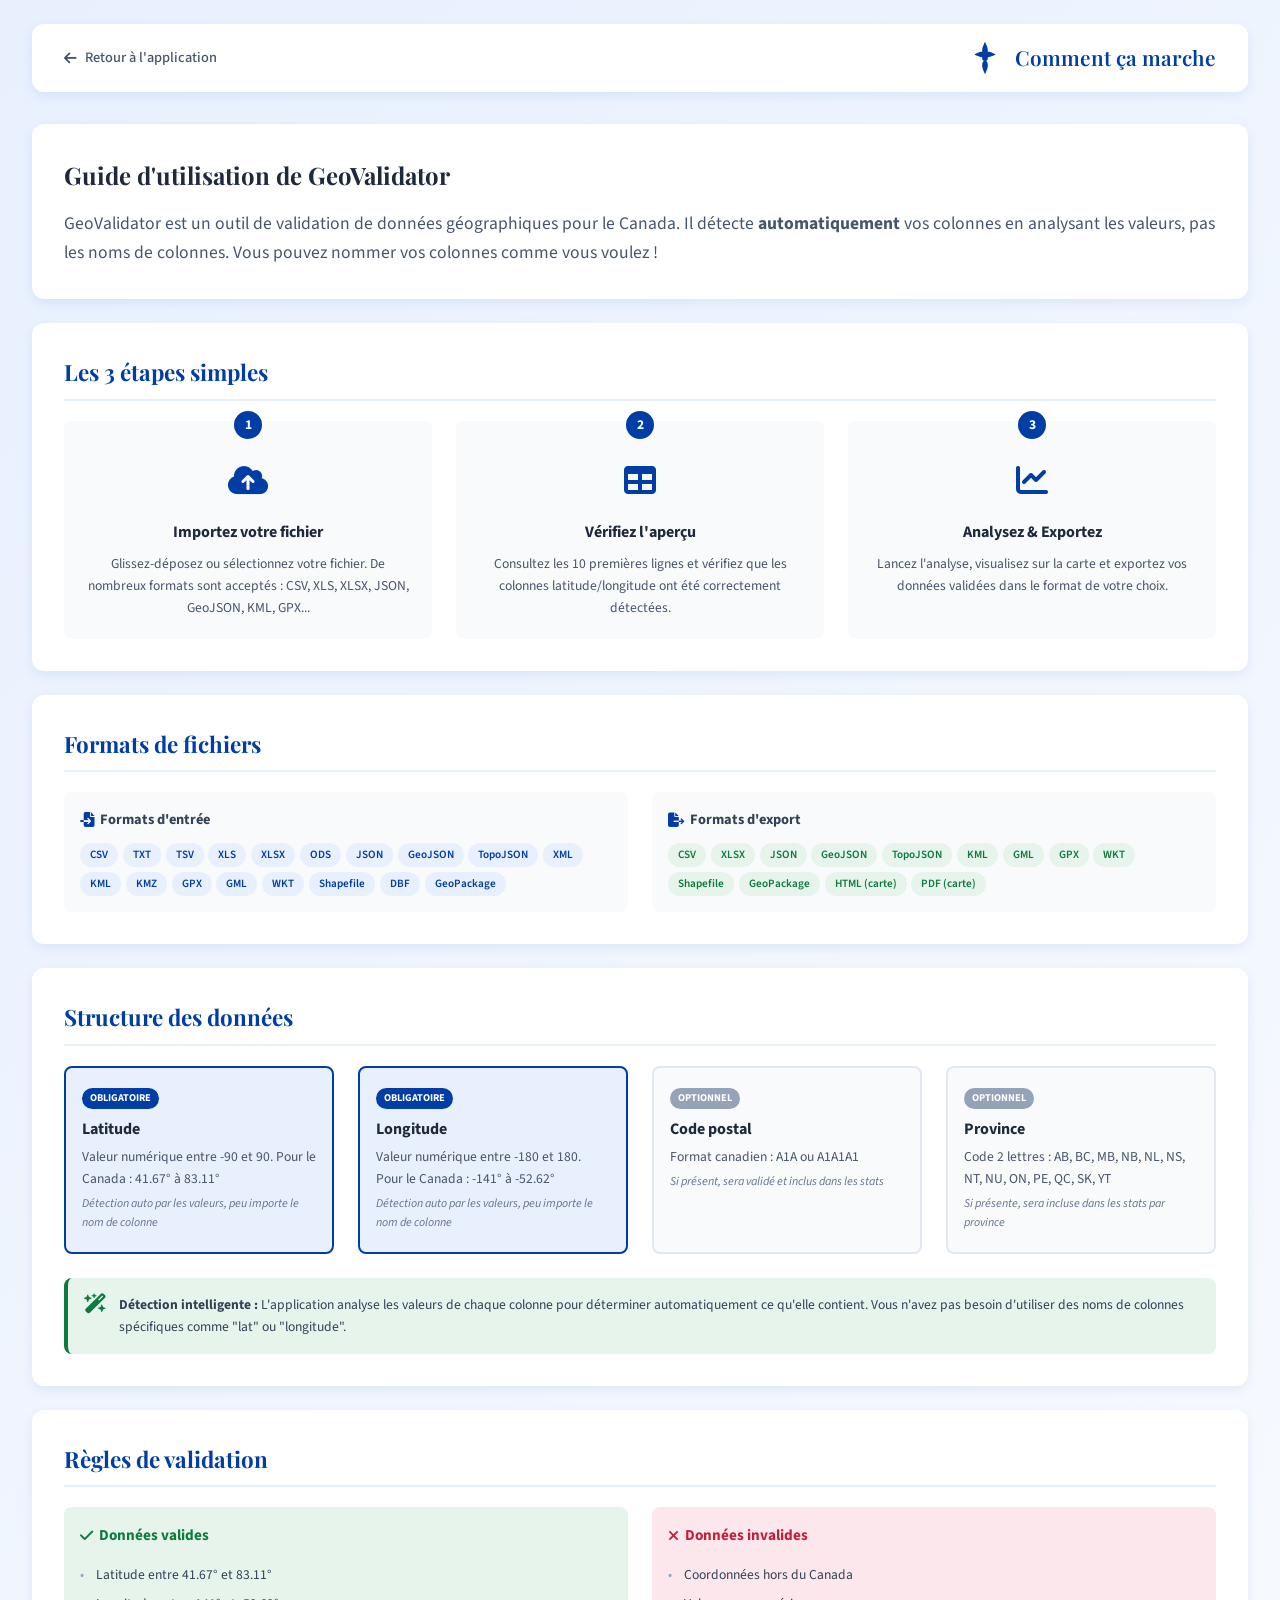
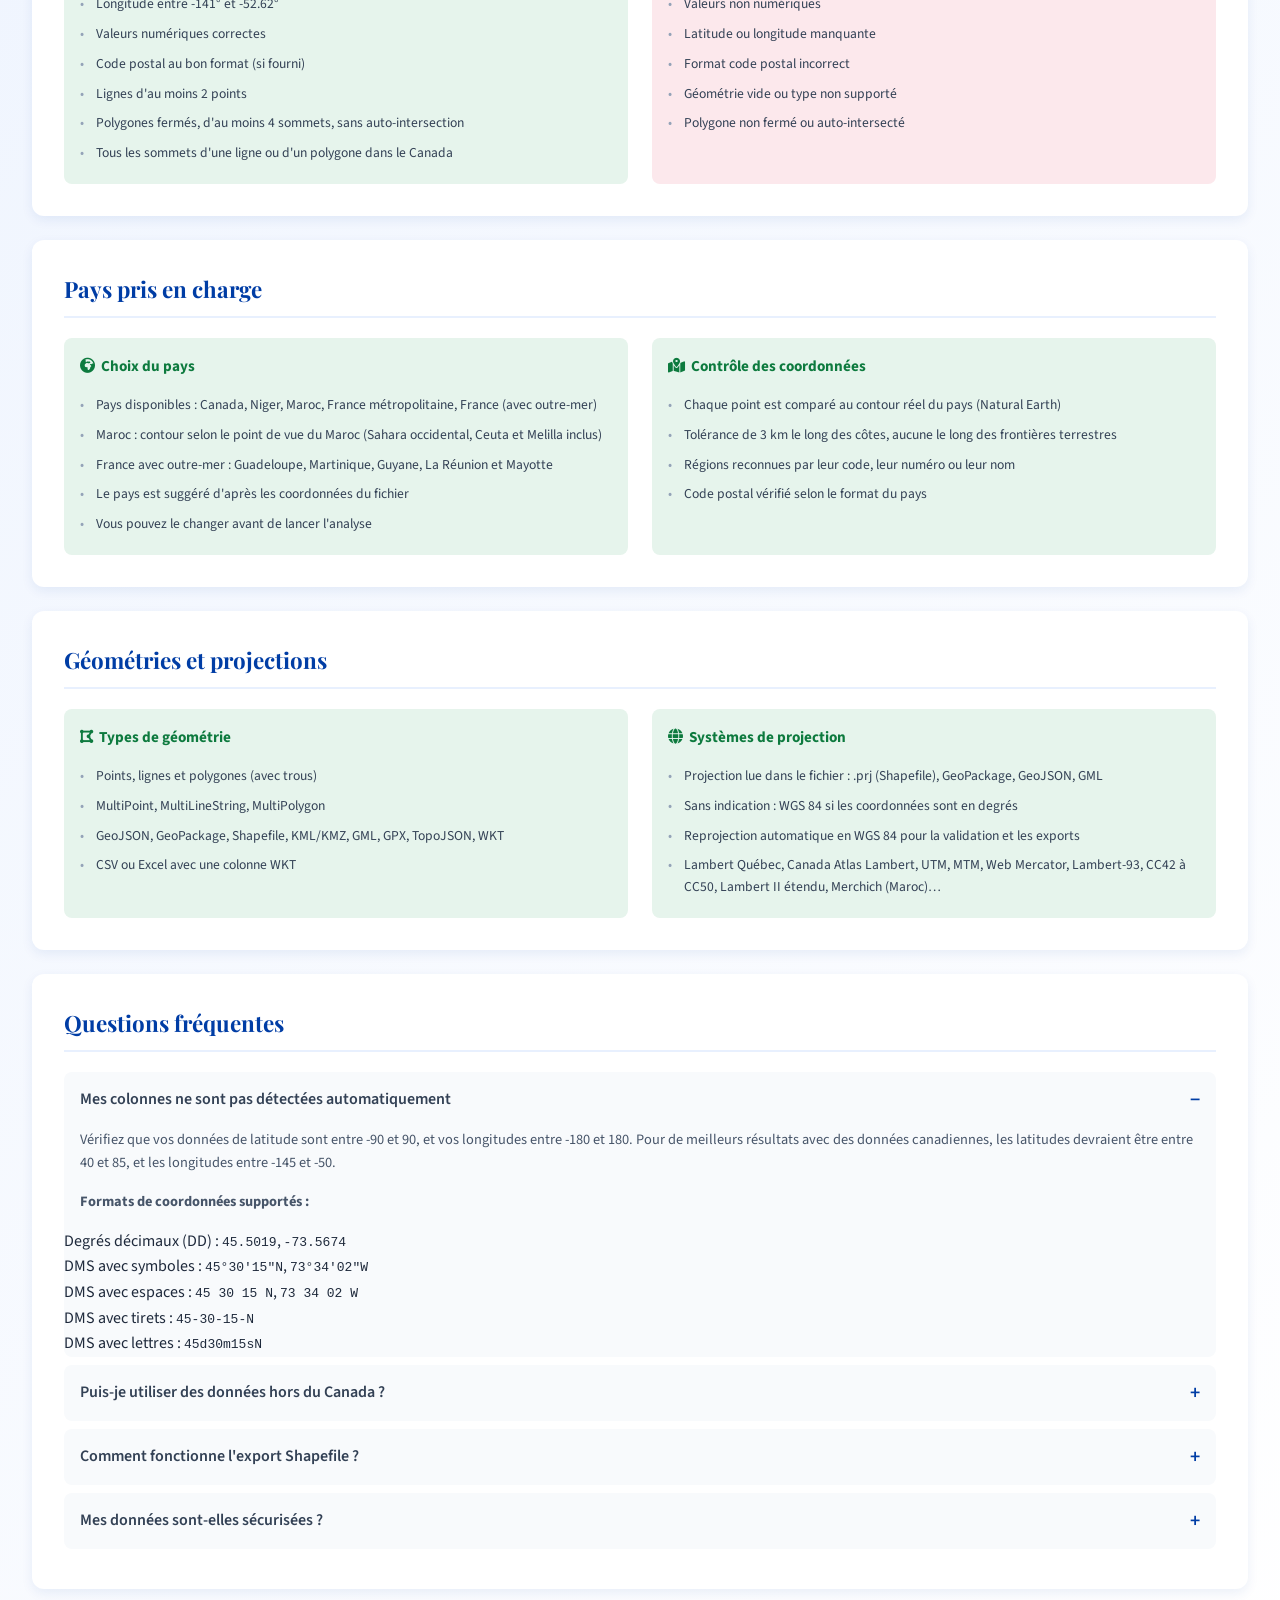
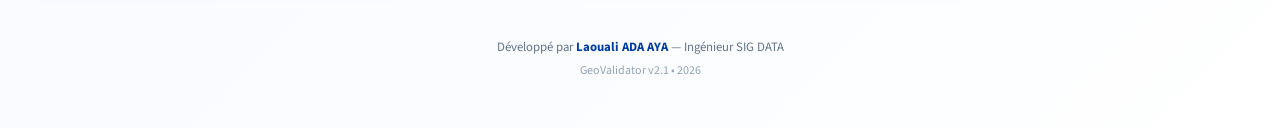
==== pages/aide.html @ c74e6034 "v2.1 - Maroc, France métropolitaine et avec outre-mer" ====
<!DOCTYPE html>
<html lang="fr">
<head>
    <meta charset="UTF-8">
    <meta name="viewport" content="width=device-width, initial-scale=1.0">
    <title>Comment ça marche | GeoValidator Québec</title>
    <link rel="preconnect" href="https://fonts.googleapis.com">
    <link rel="preconnect" href="https://fonts.gstatic.com" crossorigin>
    <link href="https://fonts.googleapis.com/css2?family=Playfair+Display:wght@400;600;700&family=Source+Sans+3:wght@300;400;500;600&display=swap" rel="stylesheet">
    <link rel="stylesheet" href="https://cdnjs.cloudflare.com/ajax/libs/font-awesome/6.5.1/css/all.min.css" />
    <link rel="stylesheet" href="../css/aide.css?v=2.1.0">
</head>
<body>
    <div class="container">
        <!-- Header -->
        <header class="header">
            <a href="../index.html" class="back-btn">
                <i class="fa-solid fa-arrow-left"></i> Retour à l'application
            </a>
            <div class="header-title">
                <svg class="fleur-icon" viewBox="0 0 100 100" fill="currentColor">
                    <path d="M50 5c-3 8-8 15-8 25 0 8 4 12 8 15 4-3 8-7 8-15 0-10-5-17-8-25zm-30 35c8 3 15 8 25 8 8 0 12-4 15-8-3-4-7-8-15-8-10 0-17 5-25 8zm60 0c-8-3-15-8-25-8-8 0-12 4-15 8 3 4 7 8 15 8 10 0 17-5 25-8zM50 95c3-8 8-15 8-25 0-8-4-12-8-15-4 3-8 7-8 15 0 10 5 17 8 25z"/>
                    <circle cx="50" cy="50" r="8"/>
                </svg>
                <span>Comment ça marche</span>
            </div>
        </header>

        <!-- Introduction -->
        <section class="intro">
            <h1>Guide d'utilisation de GeoValidator</h1>
            <p>GeoValidator est un outil de validation de données géographiques pour le Canada. 
            Il détecte <strong>automatiquement</strong> vos colonnes en analysant les valeurs, 
            pas les noms de colonnes. Vous pouvez nommer vos colonnes comme vous voulez !</p>
        </section>

        <!-- Les 3 étapes -->
        <section class="steps">
            <h2>Les 3 étapes simples</h2>
            <div class="cards-row">
                <div class="card">
                    <div class="card-number">1</div>
                    <div class="card-icon"><i class="fa-solid fa-cloud-arrow-up"></i></div>
                    <h3>Importez votre fichier</h3>
                    <p>Glissez-déposez ou sélectionnez votre fichier. De nombreux formats sont acceptés : CSV, XLS, XLSX, JSON, GeoJSON, KML, GPX...</p>
                </div>
                <div class="card">
                    <div class="card-number">2</div>
                    <div class="card-icon"><i class="fa-solid fa-table"></i></div>
                    <h3>Vérifiez l'aperçu</h3>
                    <p>Consultez les 10 premières lignes et vérifiez que les colonnes latitude/longitude ont été correctement détectées.</p>
                </div>
                <div class="card">
                    <div class="card-number">3</div>
                    <div class="card-icon"><i class="fa-solid fa-chart-line"></i></div>
                    <h3>Analysez & Exportez</h3>
                    <p>Lancez l'analyse, visualisez sur la carte et exportez vos données validées dans le format de votre choix.</p>
                </div>
            </div>
        </section>

        <!-- Formats supportés -->
        <section class="formats">
            <h2>Formats de fichiers</h2>
            <div class="formats-grid">
                <div class="format-box">
                    <h3><i class="fa-solid fa-file-import"></i> Formats d'entrée</h3>
                    <div class="format-tags">
                        <span>CSV</span><span>TXT</span><span>TSV</span>
                        <span>XLS</span><span>XLSX</span><span>ODS</span>
                        <span>JSON</span><span>GeoJSON</span><span>TopoJSON</span>
                        <span>XML</span><span>KML</span><span>KMZ</span>
                        <span>GPX</span><span>GML</span><span>WKT</span>
                        <span>Shapefile</span><span>DBF</span><span>GeoPackage</span>
                    </div>
                </div>
                <div class="format-box">
                    <h3><i class="fa-solid fa-file-export"></i> Formats d'export</h3>
                    <div class="format-tags export">
                        <span>CSV</span><span>XLSX</span><span>JSON</span>
                        <span>GeoJSON</span><span>TopoJSON</span><span>KML</span>
                        <span>GML</span><span>GPX</span><span>WKT</span>
                        <span>Shapefile</span><span>GeoPackage</span>
                        <span>HTML (carte)</span><span>PDF (carte)</span>
                    </div>
                </div>
            </div>
        </section>

        <!-- Colonnes -->
        <section class="columns">
            <h2>Structure des données</h2>
            <div class="columns-grid">
                <div class="column-box required">
                    <span class="badge required">Obligatoire</span>
                    <h3>Latitude</h3>
                    <p>Valeur numérique entre -90 et 90. Pour le Canada : 41.67° à 83.11°</p>
                    <p class="hint">Détection auto par les valeurs, peu importe le nom de colonne</p>
                </div>
                <div class="column-box required">
                    <span class="badge required">Obligatoire</span>
                    <h3>Longitude</h3>
                    <p>Valeur numérique entre -180 et 180. Pour le Canada : -141° à -52.62°</p>
                    <p class="hint">Détection auto par les valeurs, peu importe le nom de colonne</p>
                </div>
                <div class="column-box optional">
                    <span class="badge optional">Optionnel</span>
                    <h3>Code postal</h3>
                    <p>Format canadien : A1A ou A1A1A1</p>
                    <p class="hint">Si présent, sera validé et inclus dans les stats</p>
                </div>
                <div class="column-box optional">
                    <span class="badge optional">Optionnel</span>
                    <h3>Province</h3>
                    <p>Code 2 lettres : AB, BC, MB, NB, NL, NS, NT, NU, ON, PE, QC, SK, YT</p>
                    <p class="hint">Si présente, sera incluse dans les stats par province</p>
                </div>
            </div>
            
            <div class="info-box">
                <i class="fa-solid fa-wand-magic-sparkles"></i>
                <div>
                    <strong>Détection intelligente :</strong> L'application analyse les valeurs de chaque colonne 
                    pour déterminer automatiquement ce qu'elle contient. Vous n'avez pas besoin d'utiliser 
                    des noms de colonnes spécifiques comme "lat" ou "longitude".
                </div>
            </div>
        </section>

        <!-- Règles de validation -->
        <section class="validation">
            <h2>Règles de validation</h2>
            <div class="validation-grid">
                <div class="validation-box valid">
                    <h3><i class="fa-solid fa-check"></i> Données valides</h3>
                    <ul>
                        <li>Latitude entre 41.67° et 83.11°</li>
                        <li>Longitude entre -141° et -52.62°</li>
                        <li>Valeurs numériques correctes</li>
                        <li>Code postal au bon format (si fourni)</li>
                        <li>Lignes d'au moins 2 points</li>
                        <li>Polygones fermés, d'au moins 4 sommets, sans auto-intersection</li>
                        <li>Tous les sommets d'une ligne ou d'un polygone dans le Canada</li>
                    </ul>
                </div>
                <div class="validation-box invalid">
                    <h3><i class="fa-solid fa-xmark"></i> Données invalides</h3>
                    <ul>
                        <li>Coordonnées hors du Canada</li>
                        <li>Valeurs non numériques</li>
                        <li>Latitude ou longitude manquante</li>
                        <li>Format code postal incorrect</li>
                        <li>Géométrie vide ou type non supporté</li>
                        <li>Polygone non fermé ou auto-intersecté</li>
                    </ul>
                </div>
            </div>
        </section>

        <!-- Pays pris en charge (v2.0) -->
        <section class="validation">
            <h2>Pays pris en charge</h2>
            <div class="validation-grid">
                <div class="validation-box valid">
                    <h3><i class="fa-solid fa-earth-africa"></i> Choix du pays</h3>
                    <ul>
                        <li>Pays disponibles : Canada, Niger, Maroc, France métropolitaine, France (avec outre-mer)</li>
                        <li>Maroc : contour selon le point de vue du Maroc (Sahara occidental, Ceuta et Melilla inclus)</li>
                        <li>France avec outre-mer : Guadeloupe, Martinique, Guyane, La Réunion et Mayotte</li>
                        <li>Le pays est suggéré d'après les coordonnées du fichier</li>
                        <li>Vous pouvez le changer avant de lancer l'analyse</li>
                    </ul>
                </div>
                <div class="validation-box valid">
                    <h3><i class="fa-solid fa-map-location-dot"></i> Contrôle des coordonnées</h3>
                    <ul>
                        <li>Chaque point est comparé au contour réel du pays (Natural Earth)</li>
                        <li>Tolérance de 3 km le long des côtes, aucune le long des frontières terrestres</li>
                        <li>Régions reconnues par leur code, leur numéro ou leur nom</li>
                        <li>Code postal vérifié selon le format du pays</li>
                    </ul>
                </div>
            </div>
        </section>

        <!-- Géométries et projections (v1.2) -->
        <section class="validation">
            <h2>Géométries et projections</h2>
            <div class="validation-grid">
                <div class="validation-box valid">
                    <h3><i class="fa-solid fa-draw-polygon"></i> Types de géométrie</h3>
                    <ul>
                        <li>Points, lignes et polygones (avec trous)</li>
                        <li>MultiPoint, MultiLineString, MultiPolygon</li>
                        <li>GeoJSON, GeoPackage, Shapefile, KML/KMZ, GML, GPX, TopoJSON, WKT</li>
                        <li>CSV ou Excel avec une colonne WKT</li>
                    </ul>
                </div>
                <div class="validation-box valid">
                    <h3><i class="fa-solid fa-globe"></i> Systèmes de projection</h3>
                    <ul>
                        <li>Projection lue dans le fichier : .prj (Shapefile), GeoPackage, GeoJSON, GML</li>
                        <li>Sans indication : WGS 84 si les coordonnées sont en degrés</li>
                        <li>Reprojection automatique en WGS 84 pour la validation et les exports</li>
                        <li>Lambert Québec, Canada Atlas Lambert, UTM, MTM, Web Mercator, Lambert-93, CC42 à CC50, Lambert II étendu, Merchich (Maroc)…</li>
                    </ul>
                </div>
            </div>
        </section>

        <!-- FAQ -->
        <section class="faq">
            <h2>Questions fréquentes</h2>
            <details>
                <summary>Mes colonnes ne sont pas détectées automatiquement</summary>
                <p>Vérifiez que vos données de latitude sont entre -90 et 90, et vos longitudes entre -180 et 180. Pour de meilleurs résultats avec des données canadiennes, les latitudes devraient être entre 40 et 85, et les longitudes entre -145 et -50.</p>
                <p><strong>Formats de coordonnées supportés :</strong></p>
                <ul>
                    <li>Degrés décimaux (DD) : <code>45.5019</code>, <code>-73.5674</code></li>
                    <li>DMS avec symboles : <code>45°30'15"N</code>, <code>73°34'02"W</code></li>
                    <li>DMS avec espaces : <code>45 30 15 N</code>, <code>73 34 02 W</code></li>
                    <li>DMS avec tirets : <code>45-30-15-N</code></li>
                    <li>DMS avec lettres : <code>45d30m15sN</code></li>
                </ul>
            </details>
            <details>
                <summary>Puis-je utiliser des données hors du Canada ?</summary>
                <p>Actuellement, l'application valide uniquement les coordonnées situées dans les limites géographiques du Canada. Les points hors de ces limites seront marqués comme invalides.</p>
            </details>
            <details>
                <summary>Comment fonctionne l'export Shapefile ?</summary>
                <p>L'export Shapefile génère un fichier ZIP contenant les 4 fichiers nécessaires : .shp (géométries), .shx (index), .dbf (attributs) et .prj (projection WGS84).</p>
            </details>
            <details>
                <summary>Mes données sont-elles sécurisées ?</summary>
                <p>Oui ! Toutes les opérations sont effectuées localement dans votre navigateur. Aucune donnée n'est envoyée vers un serveur externe.</p>
            </details>
        </section>

        <!-- Footer -->
        <footer class="footer">
            <p>Développé par <strong>Laouali ADA AYA</strong> — Ingénieur SIG DATA</p>
            <p class="version">GeoValidator v2.1 • 2026</p>
        </footer>
    </div>
    
    <!-- Bouton retour en haut -->
    <button class="btn-top" id="btnTop" title="Retour en haut">
        <i class="fa-solid fa-chevron-up"></i>
    </button>
    
    <script src="../js/aide.js?v=2.1.0"></script>
</body>
</html>
---- css/aide.css ----
/* Page d'aide - Styles */
:root {
    --blue: #003DA5;
    --blue-dark: #002B75;
    --blue-pale: #E8F0FE;
    --success: #0D7A3E;
    --success-light: #E6F4EC;
    --error: #C41E3A;
    --error-light: #FCE8EC;
    --gray-50: #F8FAFC;
    --gray-100: #F1F5F9;
    --gray-200: #E2E8F0;
    --gray-400: #94A3B8;
    --gray-500: #64748B;
    --gray-600: #475569;
    --gray-700: #334155;
    --gray-800: #1E293B;
    --font-display: 'Playfair Display', serif;
    --font-body: 'Source Sans 3', sans-serif;
}

*, *::before, *::after { box-sizing: border-box; margin: 0; padding: 0; }

body {
    font-family: var(--font-body);
    background: linear-gradient(135deg, var(--blue-pale) 0%, white 100%);
    color: var(--gray-800);
    line-height: 1.6;
    min-height: 100vh;
}

.container {
    max-width: 1400px;
    margin: 0 auto;
    padding: 1.5rem 2rem;
}

/* Header */
.header {
    display: flex;
    align-items: center;
    justify-content: space-between;
    background: white;
    padding: 1rem 2rem;
    border-radius: 0.75rem;
    box-shadow: 0 4px 12px rgba(0,61,165,0.08);
    margin-bottom: 2rem;
    flex-wrap: wrap;
    gap: 1rem;
}

.back-btn {
    display: flex;
    align-items: center;
    gap: 0.5rem;
    color: var(--gray-600);
    text-decoration: none;
    font-size: 0.9rem;
    font-weight: 500;
    transition: color 0.2s;
}
.back-btn:hover { color: var(--blue); }

.header-title {
    display: flex;
    align-items: center;
    gap: 0.75rem;
    font-family: var(--font-display);
    font-size: 1.3rem;
    font-weight: 600;
    color: var(--blue);
}

.fleur-icon { width: 36px; height: 36px; }

/* Sections */
section {
    background: white;
    border-radius: 0.75rem;
    box-shadow: 0 4px 12px rgba(0,61,165,0.08);
    padding: 2rem;
    margin-bottom: 1.5rem;
}

section h2 {
    font-family: var(--font-display);
    font-size: 1.4rem;
    color: var(--blue);
    margin-bottom: 1.25rem;
    padding-bottom: 0.5rem;
    border-bottom: 2px solid var(--blue-pale);
}

/* Intro */
.intro h1 {
    font-family: var(--font-display);
    font-size: 1.5rem;
    color: var(--gray-800);
    margin-bottom: 1rem;
}

.intro p {
    font-size: 1.1rem;
    color: var(--gray-600);
}

/* Cards étapes */
.cards-row {
    display: grid;
    grid-template-columns: repeat(3, 1fr);
    gap: 1.5rem;
}

@media (max-width: 900px) {
    .cards-row { grid-template-columns: repeat(2, 1fr); }
}

@media (max-width: 600px) {
    .cards-row { grid-template-columns: 1fr; }
}

.card {
    background: var(--gray-50);
    border-radius: 0.5rem;
    padding: 1.25rem;
    text-align: center;
    position: relative;
}

.card-number {
    position: absolute;
    top: -10px;
    left: 50%;
    transform: translateX(-50%);
    width: 28px;
    height: 28px;
    background: var(--blue);
    color: white;
    border-radius: 50%;
    display: flex;
    align-items: center;
    justify-content: center;
    font-weight: 700;
    font-size: 0.85rem;
}

.card-icon {
    font-size: 2rem;
    color: var(--blue);
    margin: 1rem 0 0.75rem;
}

.card h3 {
    font-size: 1rem;
    color: var(--gray-800);
    margin-bottom: 0.5rem;
}

.card p {
    font-size: 0.85rem;
    color: var(--gray-600);
}

/* Formats */
.formats-grid {
    display: grid;
    grid-template-columns: 1fr 1fr;
    gap: 1.5rem;
}

@media (max-width: 700px) {
    .formats-grid { grid-template-columns: 1fr; }
}

.format-box {
    background: var(--gray-50);
    border-radius: 0.5rem;
    padding: 1rem;
}

.format-box h3 {
    font-size: 0.9rem;
    color: var(--gray-700);
    margin-bottom: 0.75rem;
    display: flex;
    align-items: center;
    gap: 0.4rem;
}

.format-box h3 i { color: var(--blue); }

.format-tags {
    display: flex;
    flex-wrap: wrap;
    gap: 0.3rem;
}

.format-tags span {
    padding: 3px 10px;
    background: var(--blue-pale);
    color: var(--blue);
    border-radius: 100px;
    font-size: 0.7rem;
    font-weight: 600;
}

.format-tags.export span {
    background: var(--success-light);
    color: var(--success);
}

/* Colonnes */
.columns-grid {
    display: grid;
    grid-template-columns: repeat(4, 1fr);
    gap: 1.5rem;
    margin-bottom: 1.5rem;
}

@media (max-width: 1000px) {
    .columns-grid { grid-template-columns: repeat(2, 1fr); }
}

@media (max-width: 600px) {
    .columns-grid { grid-template-columns: 1fr; }
}

.column-box {
    padding: 1rem;
    border-radius: 0.5rem;
    border: 2px solid;
}

.column-box.required {
    background: var(--blue-pale);
    border-color: var(--blue);
}

.column-box.optional {
    background: var(--gray-50);
    border-color: var(--gray-200);
}

.badge {
    display: inline-block;
    padding: 2px 8px;
    border-radius: 100px;
    font-size: 0.65rem;
    font-weight: 700;
    text-transform: uppercase;
    margin-bottom: 0.5rem;
}

.badge.required { background: var(--blue); color: white; }
.badge.optional { background: var(--gray-400); color: white; }

.column-box h3 {
    font-size: 1rem;
    color: var(--gray-800);
    margin-bottom: 0.25rem;
}

.column-box p {
    font-size: 0.85rem;
    color: var(--gray-600);
    margin-bottom: 0.25rem;
}

.column-box .hint {
    font-size: 0.75rem;
    color: var(--gray-500);
    font-style: italic;
}

.info-box {
    display: flex;
    gap: 0.75rem;
    padding: 1rem;
    background: var(--success-light);
    border-radius: 0.5rem;
    border-left: 4px solid var(--success);
}

.info-box i {
    color: var(--success);
    font-size: 1.25rem;
    flex-shrink: 0;
}

.info-box div {
    font-size: 0.85rem;
    color: var(--gray-700);
}

/* Validation */
.validation-grid {
    display: grid;
    grid-template-columns: 1fr 1fr;
    gap: 1.5rem;
}

@media (max-width: 700px) {
    .validation-grid { grid-template-columns: 1fr; }
}

.validation-box {
    padding: 1rem;
    border-radius: 0.5rem;
}

.validation-box.valid { background: var(--success-light); }
.validation-box.invalid { background: var(--error-light); }

.validation-box h3 {
    font-size: 0.95rem;
    margin-bottom: 0.75rem;
    display: flex;
    align-items: center;
    gap: 0.4rem;
}

.validation-box.valid h3 { color: var(--success); }
.validation-box.invalid h3 { color: var(--error); }

.validation-box ul {
    list-style: none;
    font-size: 0.85rem;
    color: var(--gray-700);
}

.validation-box li {
    padding: 0.25rem 0 0.25rem 1rem;
    position: relative;
}

.validation-box li::before {
    content: '•';
    position: absolute;
    left: 0;
    color: var(--gray-400);
}

/* FAQ */
.faq details {
    background: var(--gray-50);
    border-radius: 0.5rem;
    margin-bottom: 0.5rem;
    overflow: hidden;
}

.faq summary {
    padding: 0.75rem 1rem;
    cursor: pointer;
    font-weight: 600;
    color: var(--gray-700);
    list-style: none;
    display: flex;
    justify-content: space-between;
    align-items: center;
}

.faq summary::after {
    content: '+';
    font-size: 1.25rem;
    color: var(--blue);
}

.faq details[open] summary::after { content: '−'; }
.faq summary:hover { background: var(--blue-pale); }

.faq details p {
    padding: 0 1rem 1rem;
    font-size: 0.9rem;
    color: var(--gray-600);
}

/* Footer */
.footer {
    text-align: center;
    padding: 1.5rem 0;
    color: var(--gray-500);
    font-size: 0.8rem;
}

.footer strong { color: var(--blue); }

.footer .version {
    margin-top: 0.25rem;
    font-size: 0.75rem;
    color: var(--gray-400);
}

/* Bouton retour en haut */
.btn-top {
    position: fixed;
    bottom: 30px;
    right: 30px;
    width: 48px;
    height: 48px;
    background: var(--blue);
    color: white;
    border: none;
    border-radius: 50%;
    cursor: pointer;
    font-size: 1.2rem;
    box-shadow: 0 4px 12px rgba(0,61,165,0.3);
    opacity: 0;
    visibility: hidden;
    transform: translateY(20px);
    transition: all 0.3s ease;
    z-index: 1000;
}

.btn-top.visible {
    opacity: 1;
    visibility: visible;
    transform: translateY(0);
}

.btn-top:hover {
    background: var(--blue-dark);
    transform: translateY(-3px);
    box-shadow: 0 6px 16px rgba(0,61,165,0.4);
}

@media (max-width: 768px) {
    .btn-top {
        bottom: 20px;
        right: 20px;
        width: 42px;
        height: 42px;
        font-size: 1rem;
    }
}
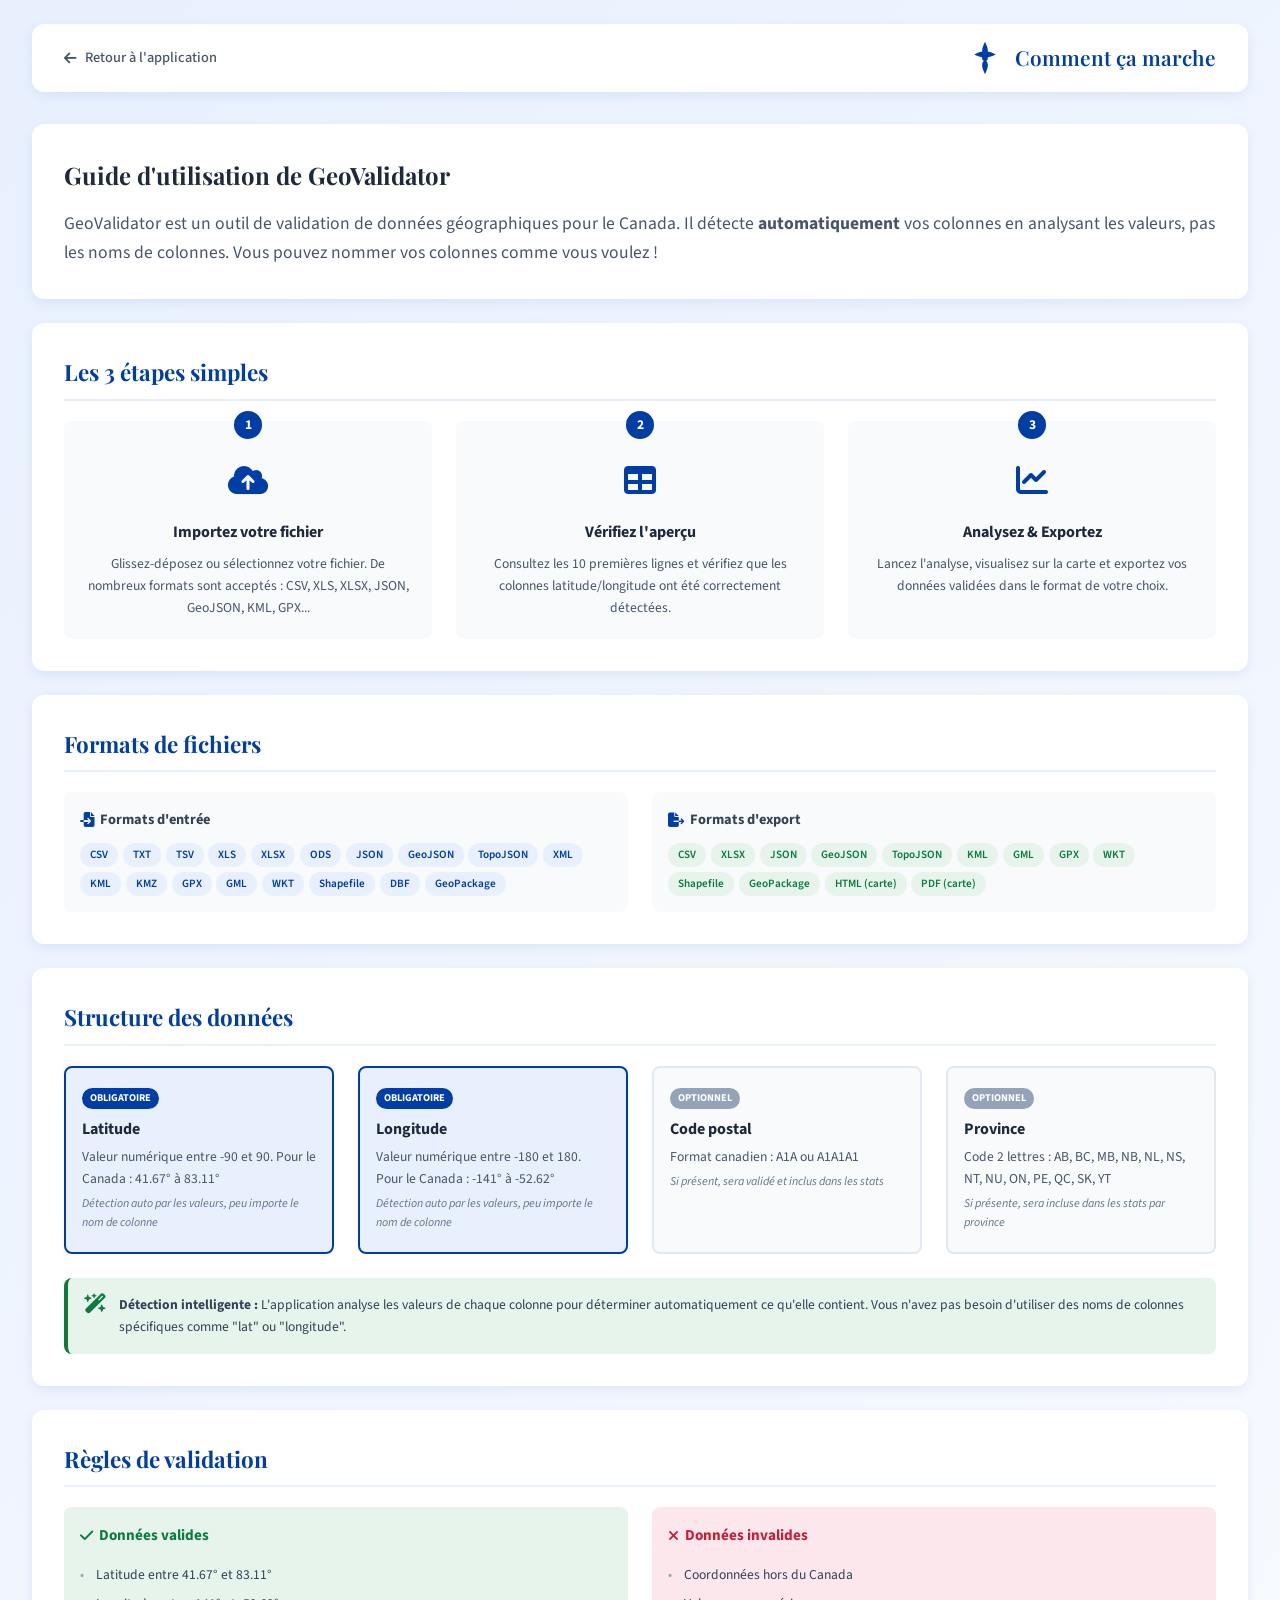
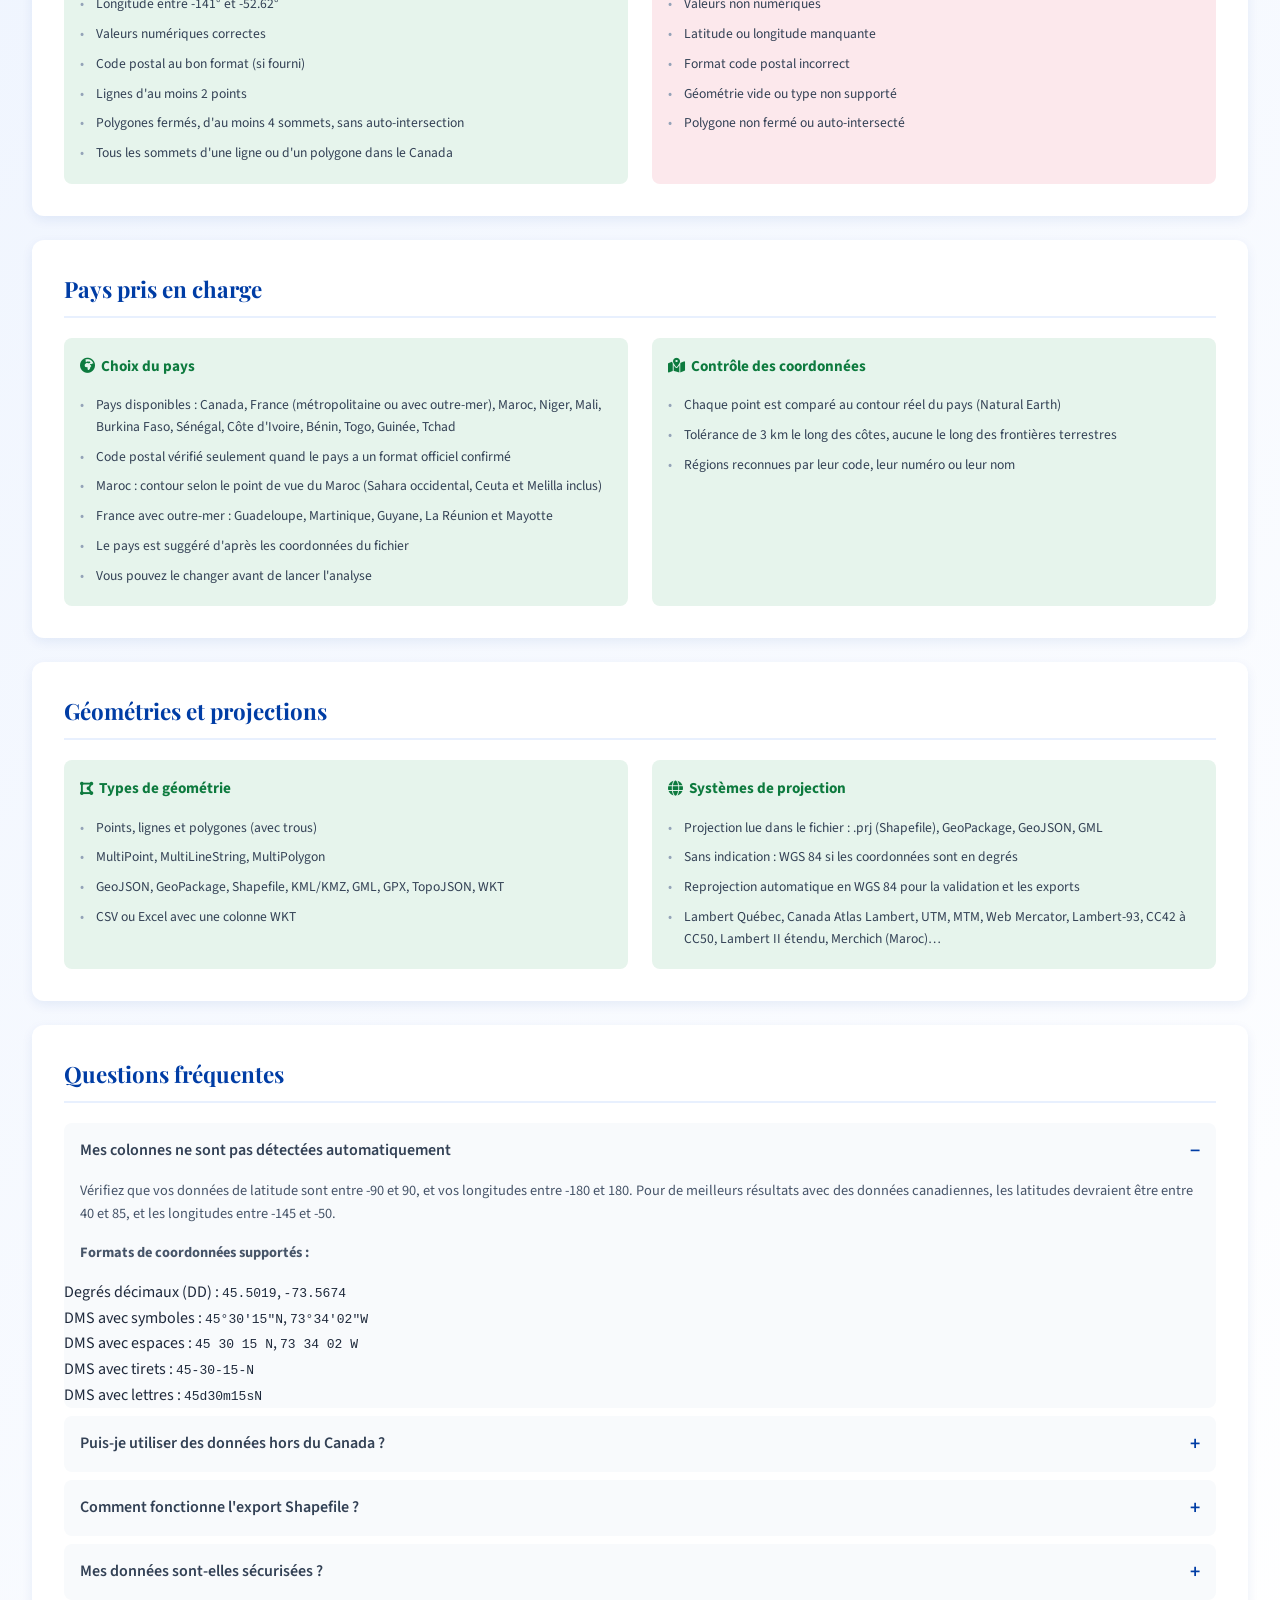
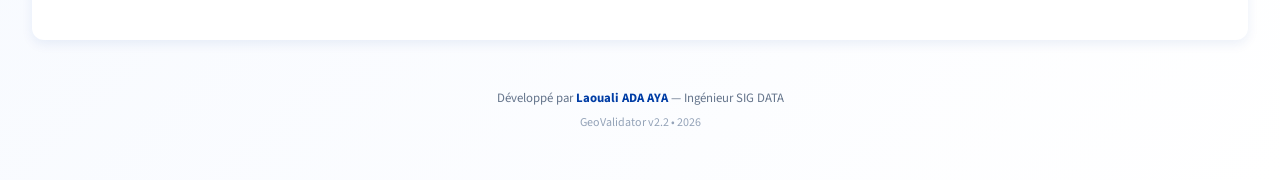
==== commit 6418b864: "v2.2 (test) - lot Afrique de l'Ouest (8 pays)" ====
--- a/pages/aide.html
+++ b/pages/aide.html
@@ -8,7 +8,7 @@
     <link rel="preconnect" href="https://fonts.gstatic.com" crossorigin>
     <link href="https://fonts.googleapis.com/css2?family=Playfair+Display:wght@400;600;700&family=Source+Sans+3:wght@300;400;500;600&display=swap" rel="stylesheet">
     <link rel="stylesheet" href="https://cdnjs.cloudflare.com/ajax/libs/font-awesome/6.5.1/css/all.min.css" />
-    <link rel="stylesheet" href="../css/aide.css?v=2.1.0">
+    <link rel="stylesheet" href="../css/aide.css?v=2.2.0">
 </head>
 <body>
     <div class="container">
@@ -164,7 +164,8 @@
                 <div class="validation-box valid">
                     <h3><i class="fa-solid fa-earth-africa"></i> Choix du pays</h3>
                     <ul>
-                        <li>Pays disponibles : Canada, Niger, Maroc, France métropolitaine, France (avec outre-mer)</li>
+                        <li>Pays disponibles : Canada, France (métropolitaine ou avec outre-mer), Maroc, Niger, Mali, Burkina Faso, Sénégal, Côte d'Ivoire, Bénin, Togo, Guinée, Tchad</li>
+                        <li>Code postal vérifié seulement quand le pays a un format officiel confirmé</li>
                         <li>Maroc : contour selon le point de vue du Maroc (Sahara occidental, Ceuta et Melilla inclus)</li>
                         <li>France avec outre-mer : Guadeloupe, Martinique, Guyane, La Réunion et Mayotte</li>
                         <li>Le pays est suggéré d'après les coordonnées du fichier</li>
@@ -177,8 +178,7 @@
                         <li>Chaque point est comparé au contour réel du pays (Natural Earth)</li>
                         <li>Tolérance de 3 km le long des côtes, aucune le long des frontières terrestres</li>
                         <li>Régions reconnues par leur code, leur numéro ou leur nom</li>
-                        <li>Code postal vérifié selon le format du pays</li>
-                    </ul>
+                                            </ul>
                 </div>
             </div>
         </section>
@@ -240,7 +240,7 @@
         <!-- Footer -->
         <footer class="footer">
             <p>Développé par <strong>Laouali ADA AYA</strong> — Ingénieur SIG DATA</p>
-            <p class="version">GeoValidator v2.1 • 2026</p>
+            <p class="version">GeoValidator v2.2 • 2026</p>
         </footer>
     </div>
     
@@ -249,6 +249,6 @@
         <i class="fa-solid fa-chevron-up"></i>
     </button>
     
-    <script src="../js/aide.js?v=2.1.0"></script>
+    <script src="../js/aide.js?v=2.2.0"></script>
 </body>
 </html>
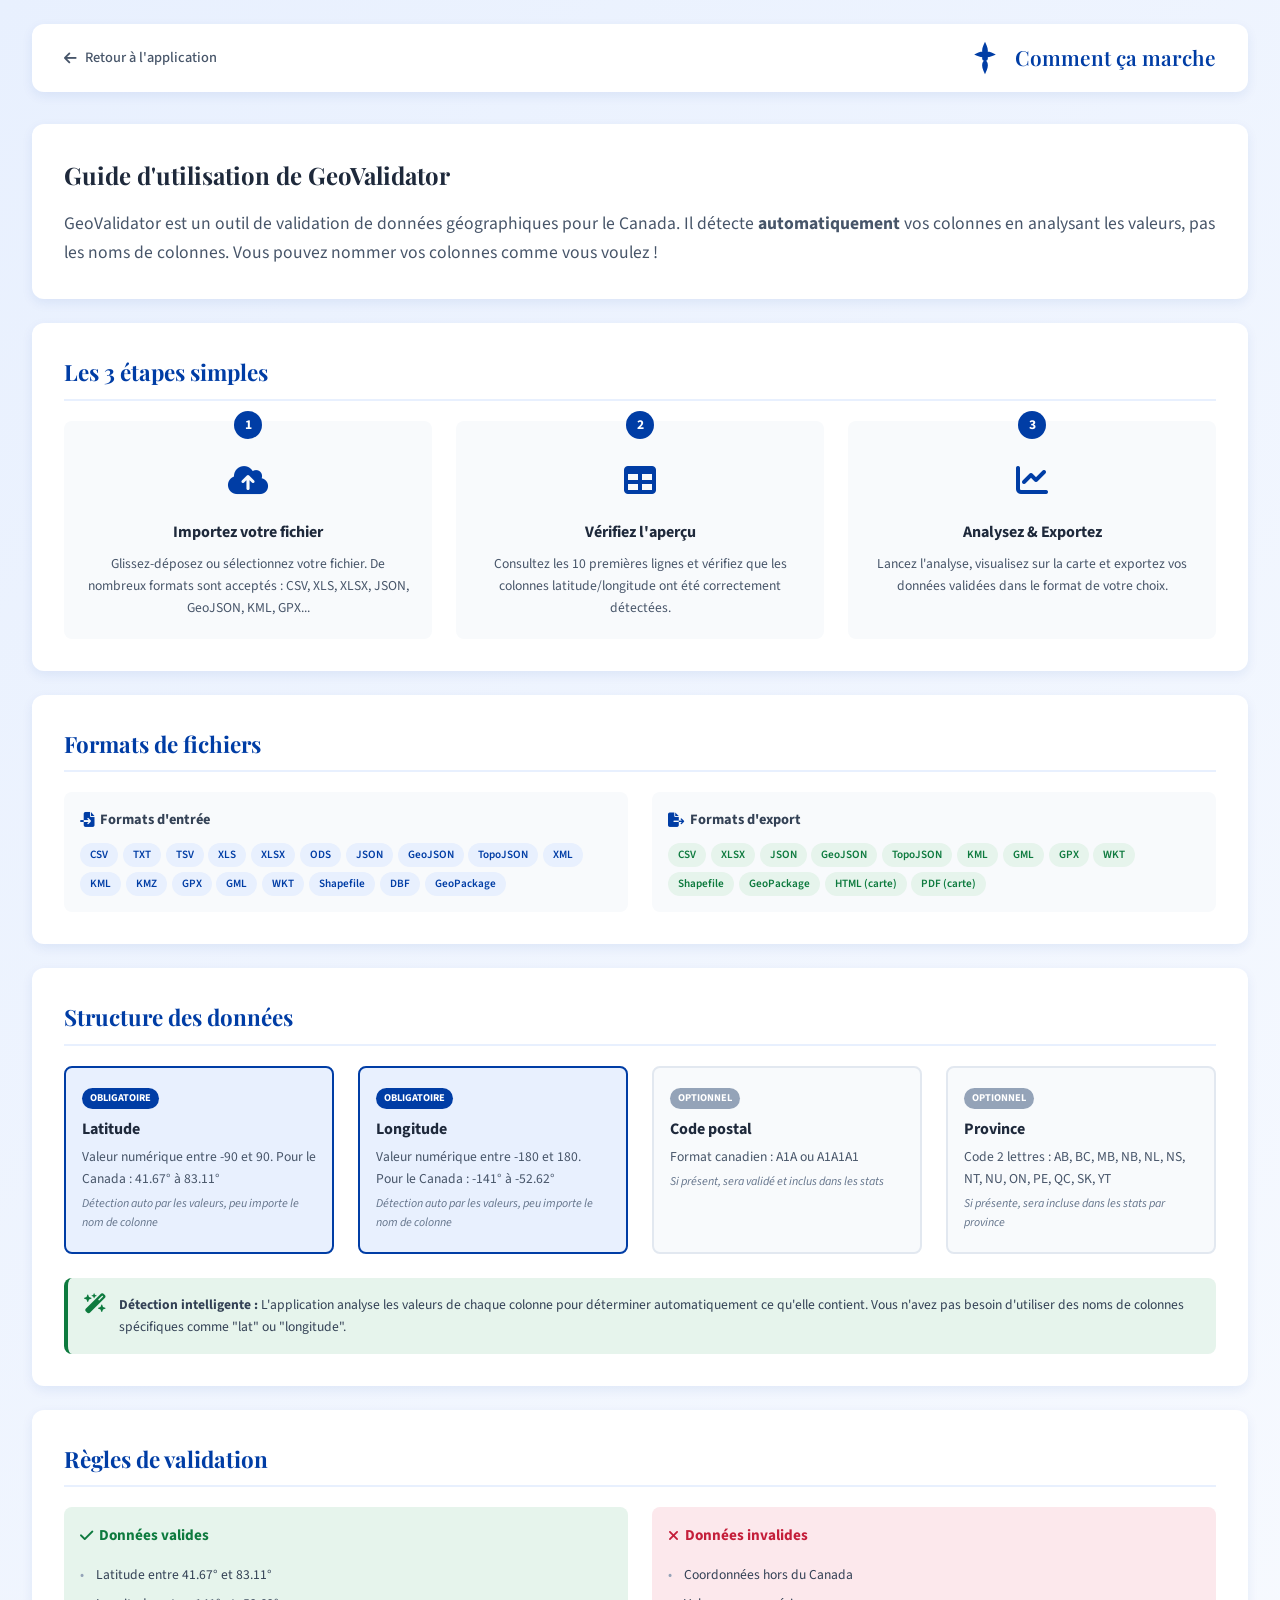
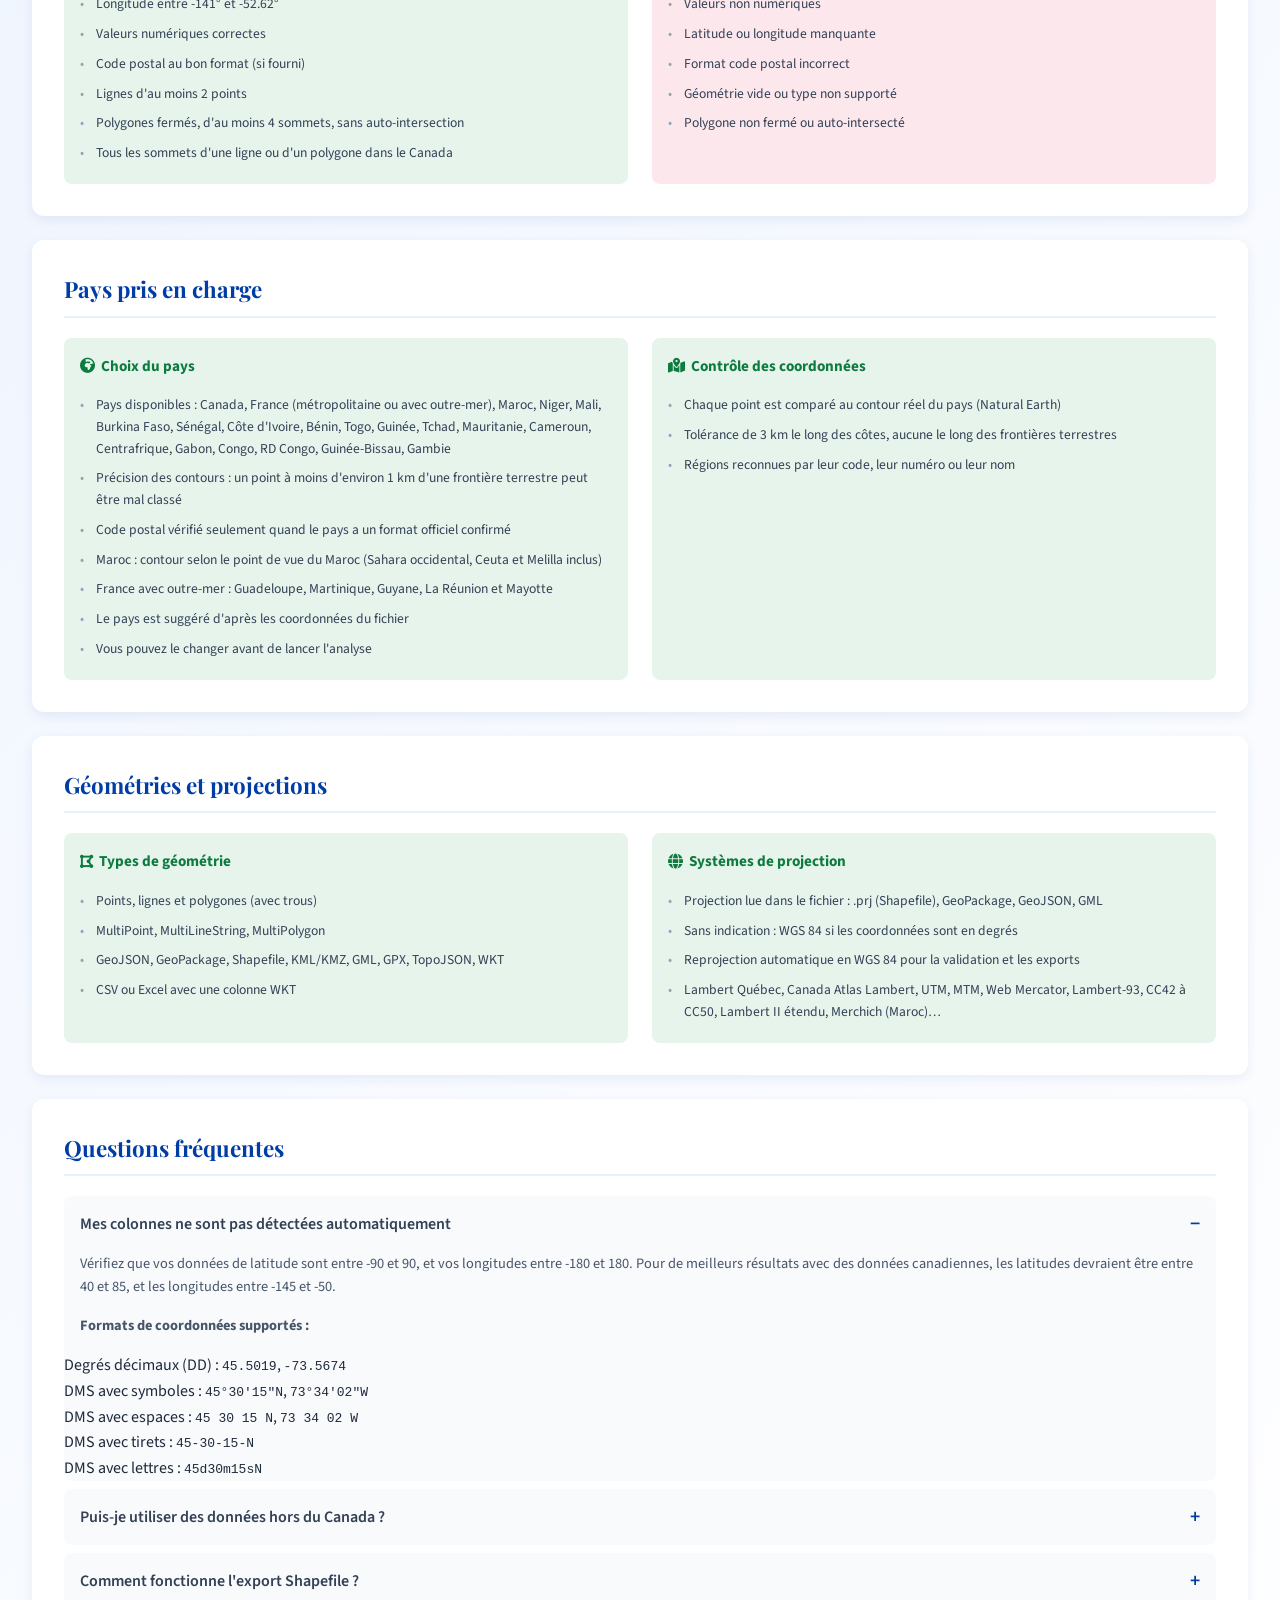
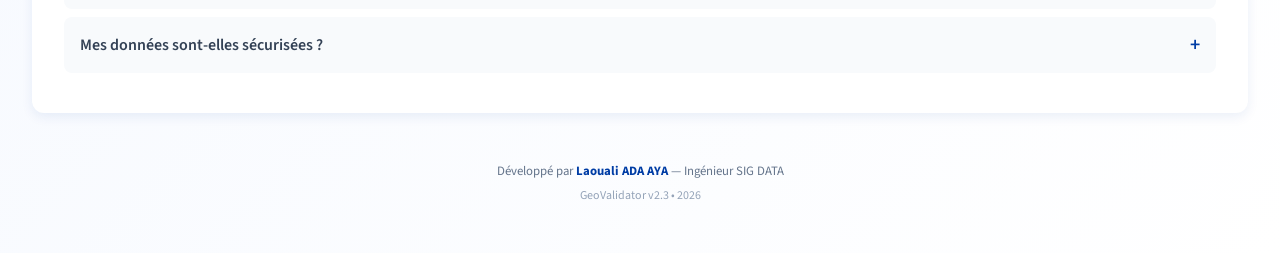
==== commit c2148b18: "v2.3 (test) - lot Afrique centrale (8 pays), suggestion par contours" ====
--- a/pages/aide.html
+++ b/pages/aide.html
@@ -8,7 +8,7 @@
     <link rel="preconnect" href="https://fonts.gstatic.com" crossorigin>
     <link href="https://fonts.googleapis.com/css2?family=Playfair+Display:wght@400;600;700&family=Source+Sans+3:wght@300;400;500;600&display=swap" rel="stylesheet">
     <link rel="stylesheet" href="https://cdnjs.cloudflare.com/ajax/libs/font-awesome/6.5.1/css/all.min.css" />
-    <link rel="stylesheet" href="../css/aide.css?v=2.2.0">
+    <link rel="stylesheet" href="../css/aide.css?v=2.3.0">
 </head>
 <body>
     <div class="container">
@@ -164,7 +164,8 @@
                 <div class="validation-box valid">
                     <h3><i class="fa-solid fa-earth-africa"></i> Choix du pays</h3>
                     <ul>
-                        <li>Pays disponibles : Canada, France (métropolitaine ou avec outre-mer), Maroc, Niger, Mali, Burkina Faso, Sénégal, Côte d'Ivoire, Bénin, Togo, Guinée, Tchad</li>
+                        <li>Pays disponibles : Canada, France (métropolitaine ou avec outre-mer), Maroc, Niger, Mali, Burkina Faso, Sénégal, Côte d'Ivoire, Bénin, Togo, Guinée, Tchad, Mauritanie, Cameroun, Centrafrique, Gabon, Congo, RD Congo, Guinée-Bissau, Gambie</li>
+                        <li>Précision des contours : un point à moins d'environ 1 km d'une frontière terrestre peut être mal classé</li>
                         <li>Code postal vérifié seulement quand le pays a un format officiel confirmé</li>
                         <li>Maroc : contour selon le point de vue du Maroc (Sahara occidental, Ceuta et Melilla inclus)</li>
                         <li>France avec outre-mer : Guadeloupe, Martinique, Guyane, La Réunion et Mayotte</li>
@@ -240,7 +241,7 @@
         <!-- Footer -->
         <footer class="footer">
             <p>Développé par <strong>Laouali ADA AYA</strong> — Ingénieur SIG DATA</p>
-            <p class="version">GeoValidator v2.2 • 2026</p>
+            <p class="version">GeoValidator v2.3 • 2026</p>
         </footer>
     </div>
     
@@ -249,6 +250,6 @@
         <i class="fa-solid fa-chevron-up"></i>
     </button>
     
-    <script src="../js/aide.js?v=2.2.0"></script>
+    <script src="../js/aide.js?v=2.3.0"></script>
 </body>
 </html>
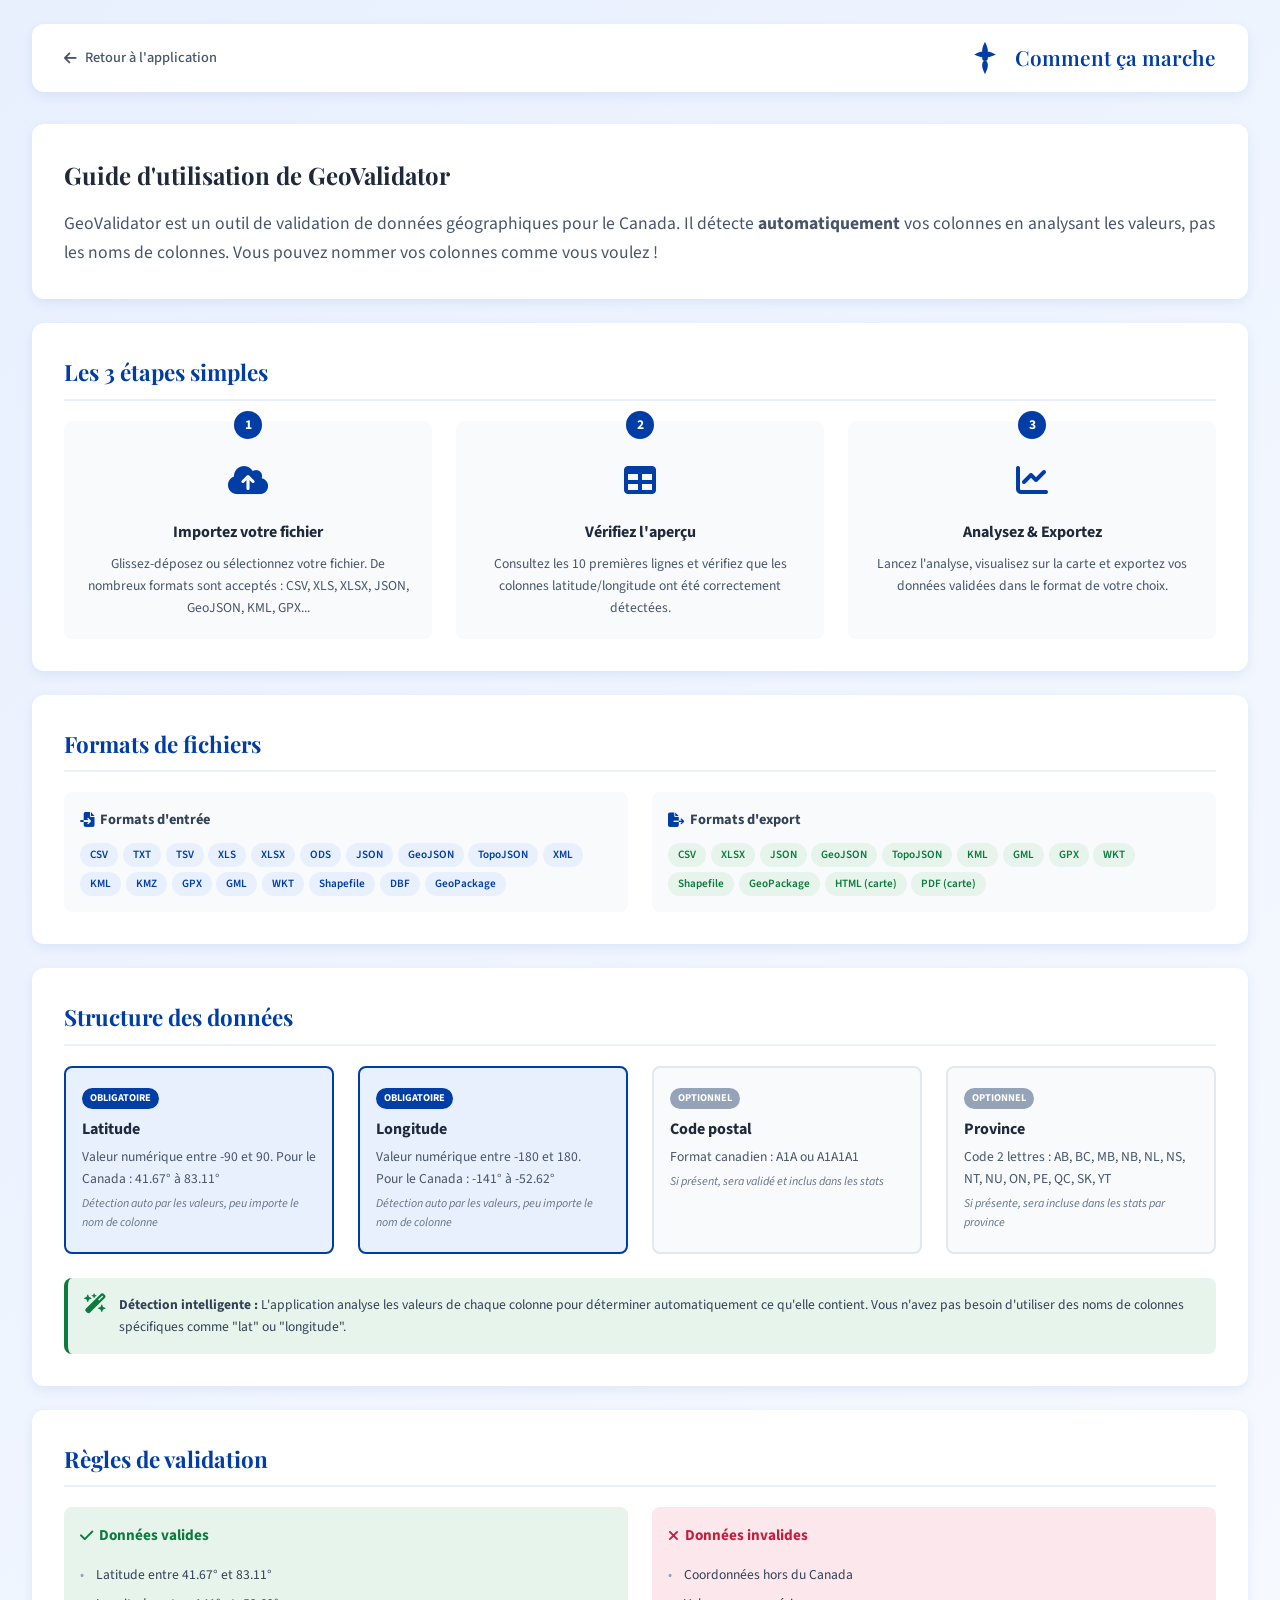
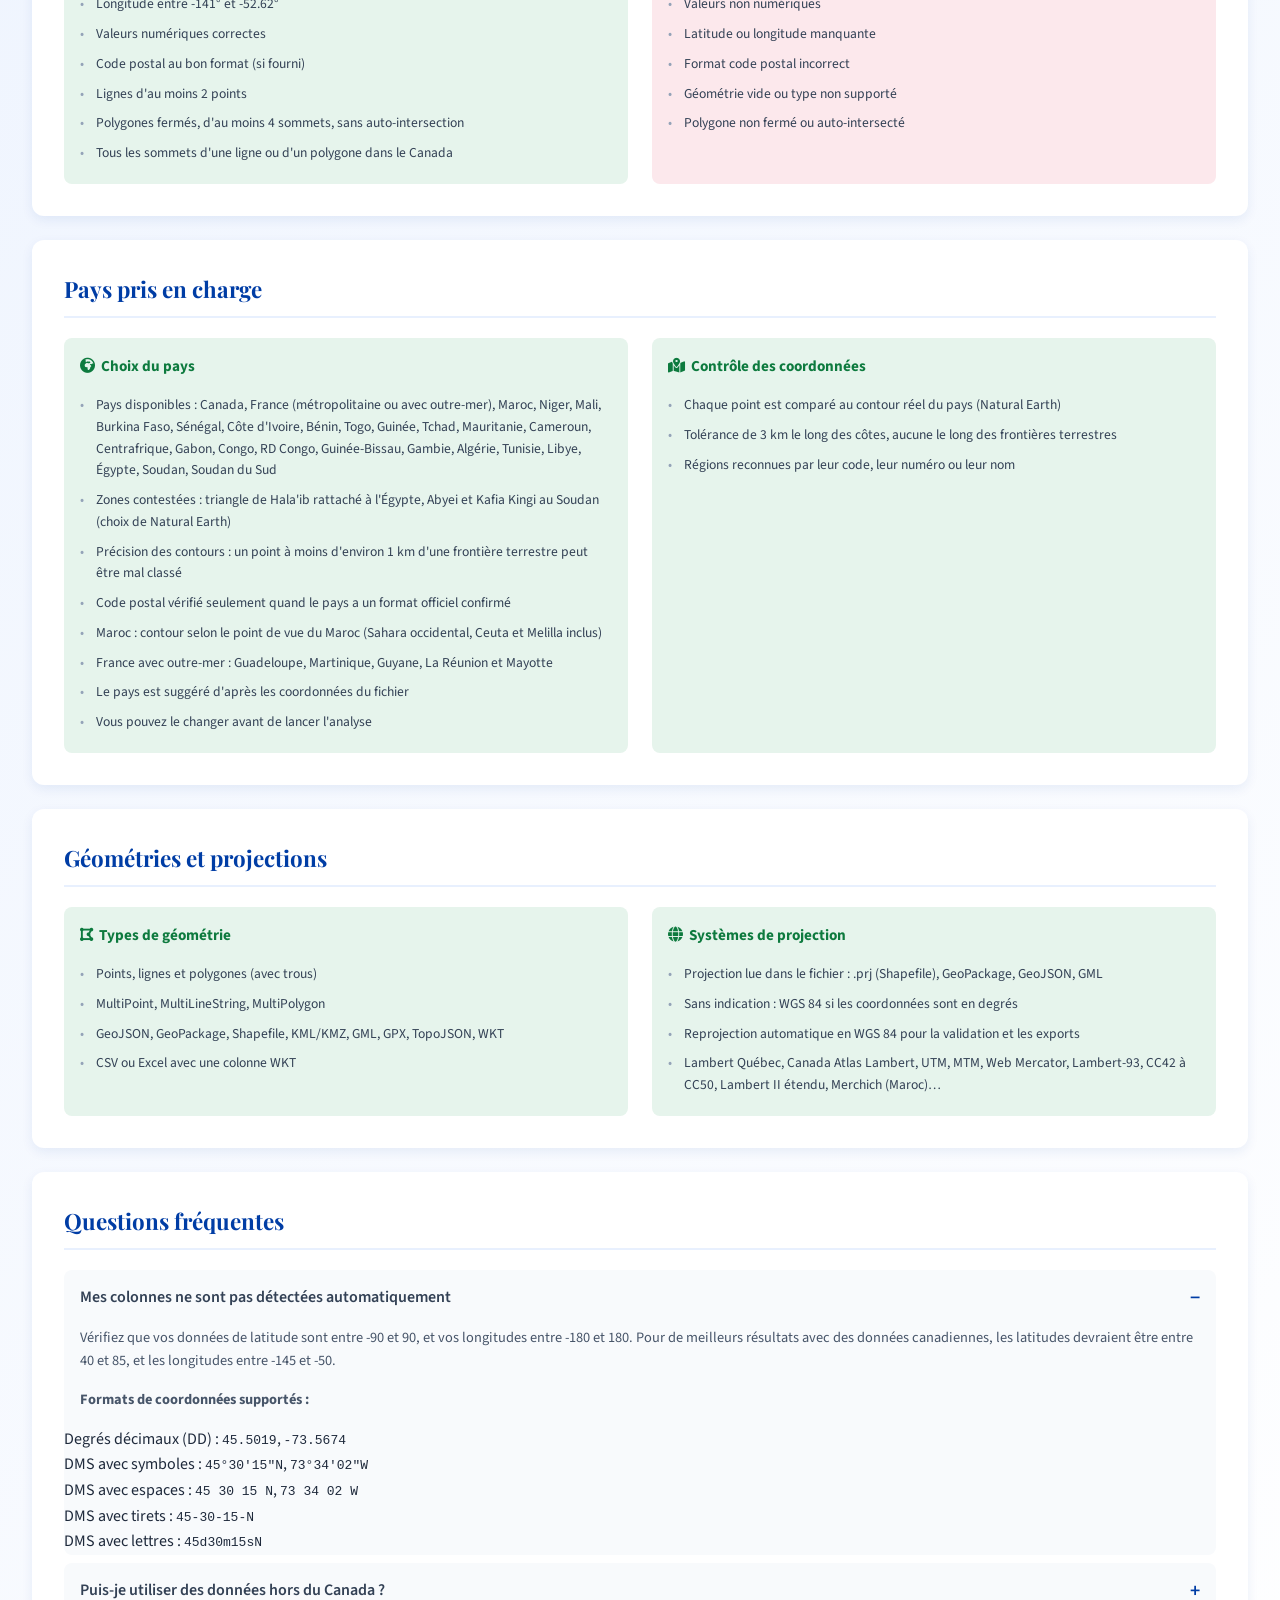
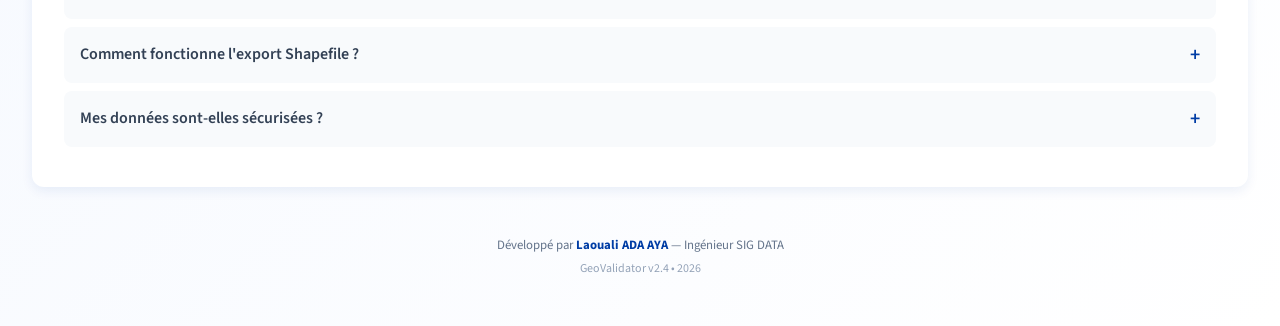
==== commit c07c813e: "v2.4 (test) - lot Afrique du Nord (6 pays)" ====
--- a/pages/aide.html
+++ b/pages/aide.html
@@ -8,7 +8,7 @@
     <link rel="preconnect" href="https://fonts.gstatic.com" crossorigin>
     <link href="https://fonts.googleapis.com/css2?family=Playfair+Display:wght@400;600;700&family=Source+Sans+3:wght@300;400;500;600&display=swap" rel="stylesheet">
     <link rel="stylesheet" href="https://cdnjs.cloudflare.com/ajax/libs/font-awesome/6.5.1/css/all.min.css" />
-    <link rel="stylesheet" href="../css/aide.css?v=2.3.0">
+    <link rel="stylesheet" href="../css/aide.css?v=2.4.0">
 </head>
 <body>
     <div class="container">
@@ -164,7 +164,8 @@
                 <div class="validation-box valid">
                     <h3><i class="fa-solid fa-earth-africa"></i> Choix du pays</h3>
                     <ul>
-                        <li>Pays disponibles : Canada, France (métropolitaine ou avec outre-mer), Maroc, Niger, Mali, Burkina Faso, Sénégal, Côte d'Ivoire, Bénin, Togo, Guinée, Tchad, Mauritanie, Cameroun, Centrafrique, Gabon, Congo, RD Congo, Guinée-Bissau, Gambie</li>
+                        <li>Pays disponibles : Canada, France (métropolitaine ou avec outre-mer), Maroc, Niger, Mali, Burkina Faso, Sénégal, Côte d'Ivoire, Bénin, Togo, Guinée, Tchad, Mauritanie, Cameroun, Centrafrique, Gabon, Congo, RD Congo, Guinée-Bissau, Gambie, Algérie, Tunisie, Libye, Égypte, Soudan, Soudan du Sud</li>
+                        <li>Zones contestées : triangle de Hala'ib rattaché à l'Égypte, Abyei et Kafia Kingi au Soudan (choix de Natural Earth)</li>
                         <li>Précision des contours : un point à moins d'environ 1 km d'une frontière terrestre peut être mal classé</li>
                         <li>Code postal vérifié seulement quand le pays a un format officiel confirmé</li>
                         <li>Maroc : contour selon le point de vue du Maroc (Sahara occidental, Ceuta et Melilla inclus)</li>
@@ -241,7 +242,7 @@
         <!-- Footer -->
         <footer class="footer">
             <p>Développé par <strong>Laouali ADA AYA</strong> — Ingénieur SIG DATA</p>
-            <p class="version">GeoValidator v2.3 • 2026</p>
+            <p class="version">GeoValidator v2.4 • 2026</p>
         </footer>
     </div>
     
@@ -250,6 +251,6 @@
         <i class="fa-solid fa-chevron-up"></i>
     </button>
     
-    <script src="../js/aide.js?v=2.3.0"></script>
+    <script src="../js/aide.js?v=2.4.0"></script>
 </body>
 </html>
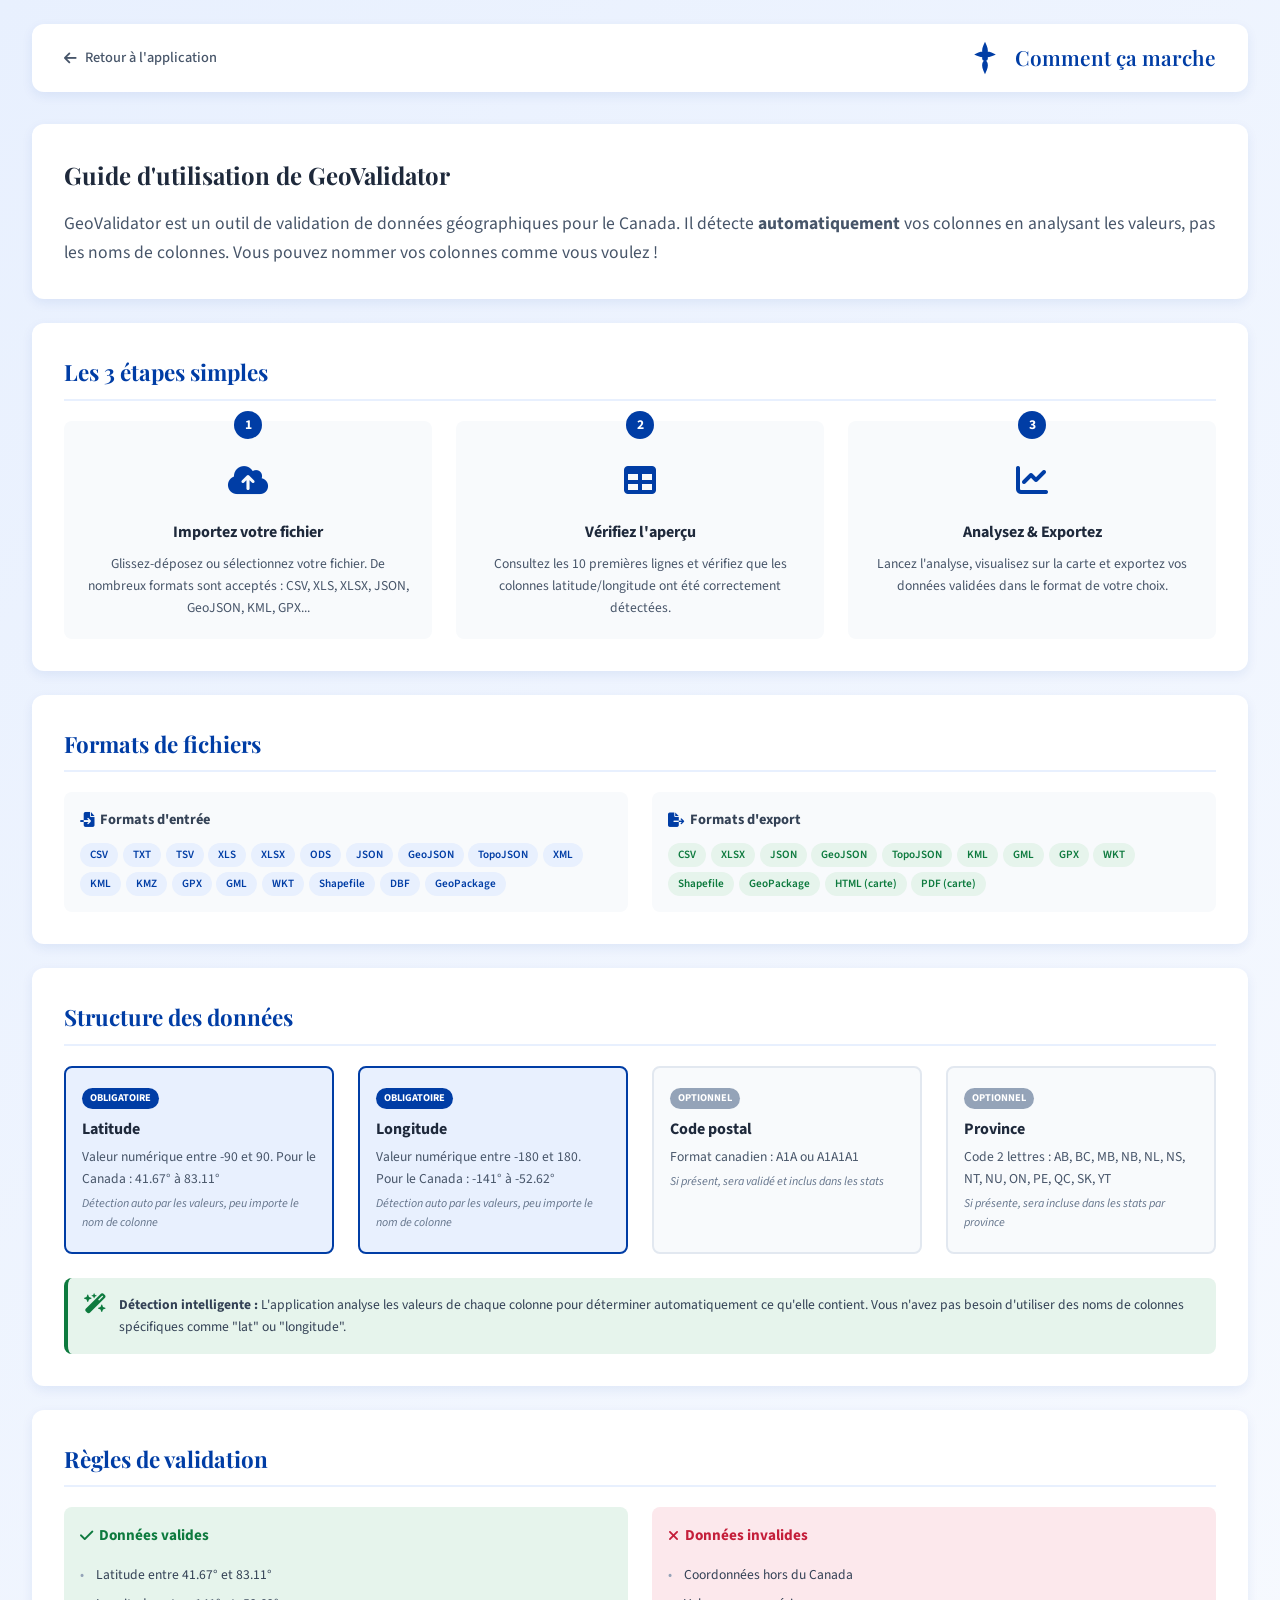
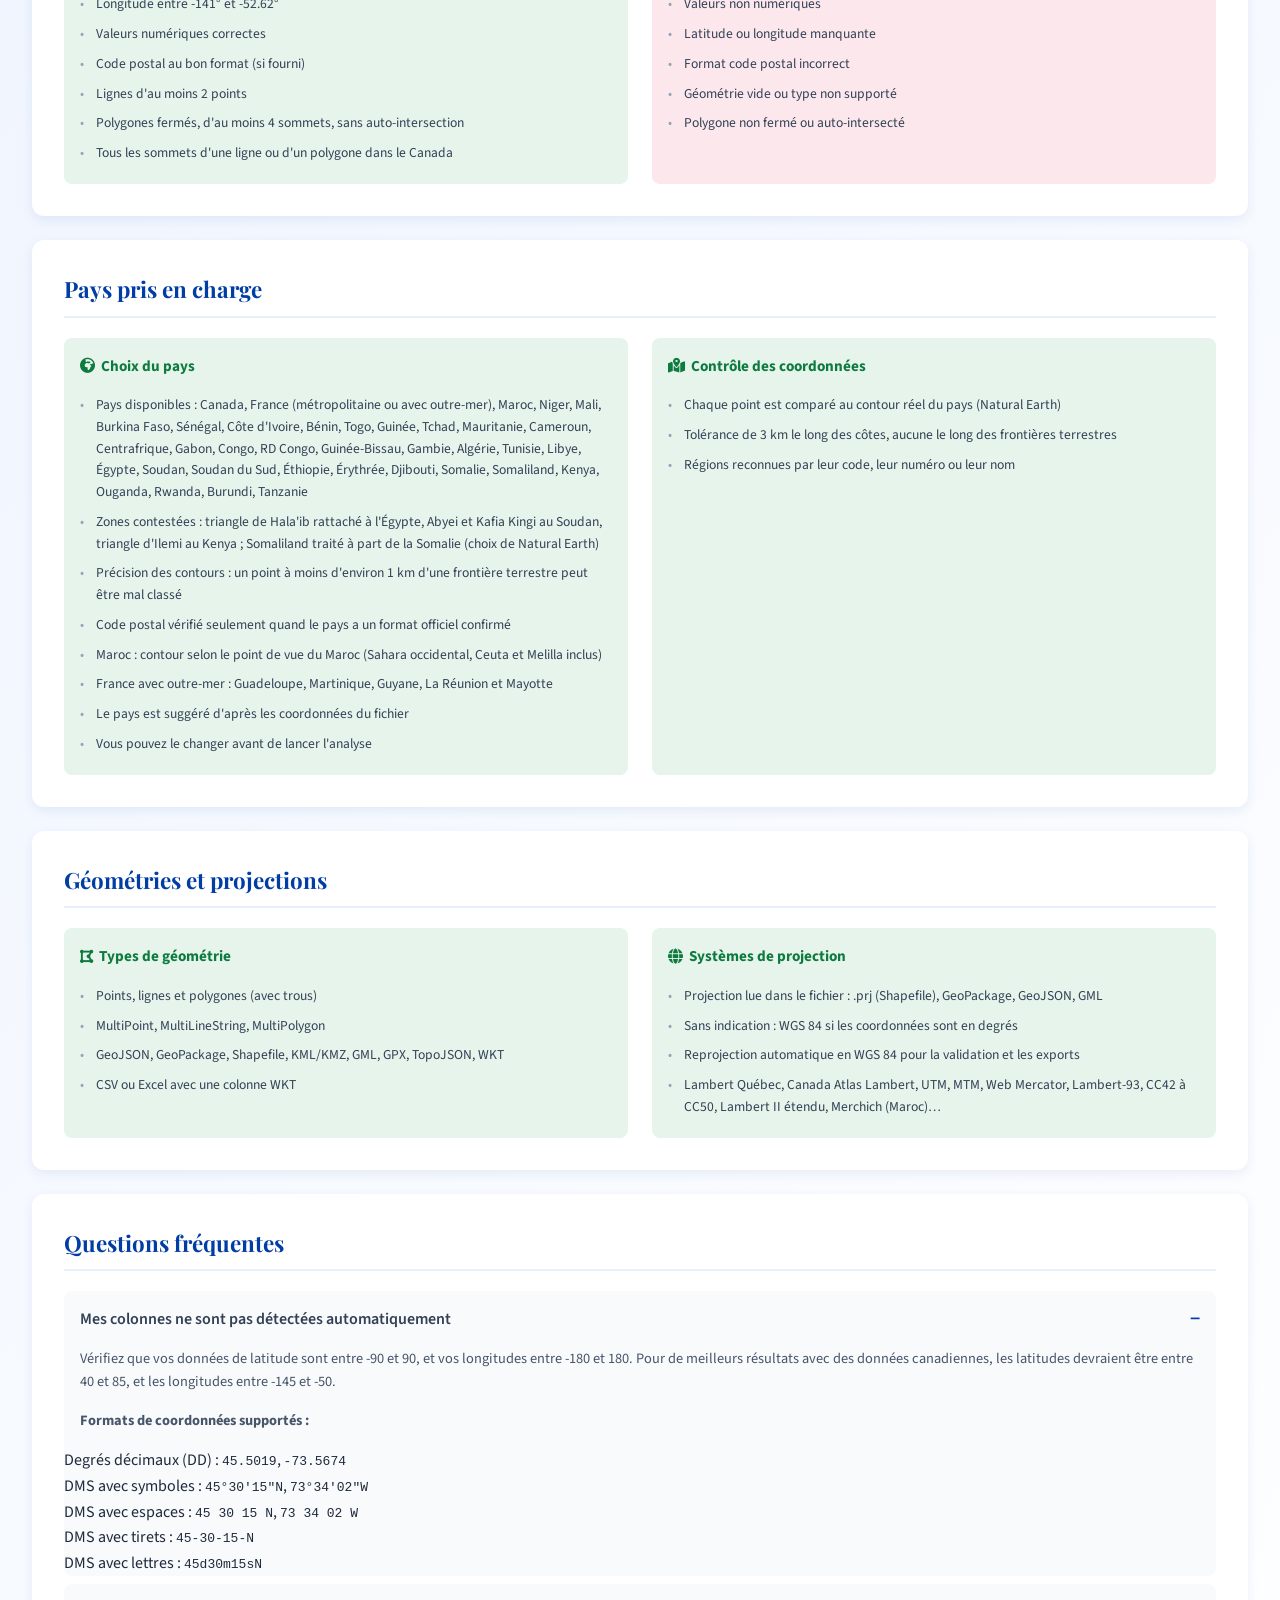
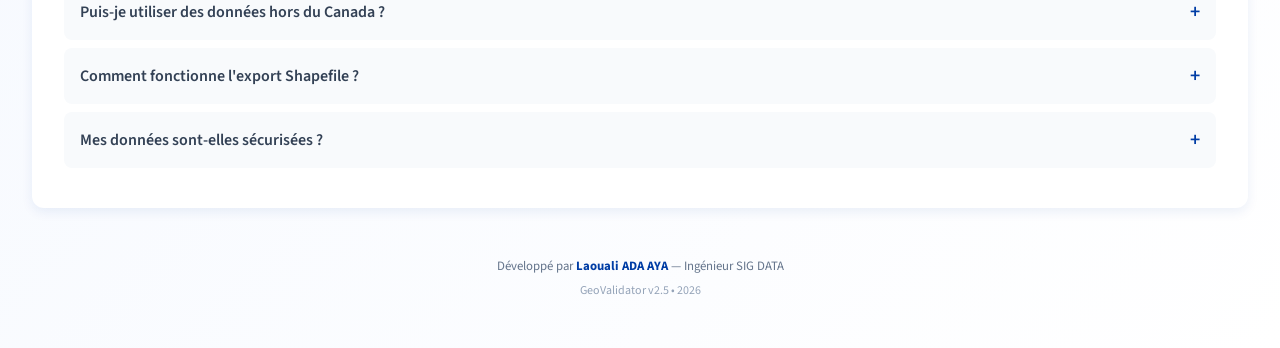
==== commit 121089b2: "v2.5 (test) - lot Afrique de l'Est (10 pays)" ====
--- a/pages/aide.html
+++ b/pages/aide.html
@@ -8,7 +8,7 @@
     <link rel="preconnect" href="https://fonts.gstatic.com" crossorigin>
     <link href="https://fonts.googleapis.com/css2?family=Playfair+Display:wght@400;600;700&family=Source+Sans+3:wght@300;400;500;600&display=swap" rel="stylesheet">
     <link rel="stylesheet" href="https://cdnjs.cloudflare.com/ajax/libs/font-awesome/6.5.1/css/all.min.css" />
-    <link rel="stylesheet" href="../css/aide.css?v=2.4.0">
+    <link rel="stylesheet" href="../css/aide.css?v=2.5.0">
 </head>
 <body>
     <div class="container">
@@ -164,8 +164,8 @@
                 <div class="validation-box valid">
                     <h3><i class="fa-solid fa-earth-africa"></i> Choix du pays</h3>
                     <ul>
-                        <li>Pays disponibles : Canada, France (métropolitaine ou avec outre-mer), Maroc, Niger, Mali, Burkina Faso, Sénégal, Côte d'Ivoire, Bénin, Togo, Guinée, Tchad, Mauritanie, Cameroun, Centrafrique, Gabon, Congo, RD Congo, Guinée-Bissau, Gambie, Algérie, Tunisie, Libye, Égypte, Soudan, Soudan du Sud</li>
-                        <li>Zones contestées : triangle de Hala'ib rattaché à l'Égypte, Abyei et Kafia Kingi au Soudan (choix de Natural Earth)</li>
+                        <li>Pays disponibles : Canada, France (métropolitaine ou avec outre-mer), Maroc, Niger, Mali, Burkina Faso, Sénégal, Côte d'Ivoire, Bénin, Togo, Guinée, Tchad, Mauritanie, Cameroun, Centrafrique, Gabon, Congo, RD Congo, Guinée-Bissau, Gambie, Algérie, Tunisie, Libye, Égypte, Soudan, Soudan du Sud, Éthiopie, Érythrée, Djibouti, Somalie, Somaliland, Kenya, Ouganda, Rwanda, Burundi, Tanzanie</li>
+                        <li>Zones contestées : triangle de Hala'ib rattaché à l'Égypte, Abyei et Kafia Kingi au Soudan, triangle d'Ilemi au Kenya ; Somaliland traité à part de la Somalie (choix de Natural Earth)</li>
                         <li>Précision des contours : un point à moins d'environ 1 km d'une frontière terrestre peut être mal classé</li>
                         <li>Code postal vérifié seulement quand le pays a un format officiel confirmé</li>
                         <li>Maroc : contour selon le point de vue du Maroc (Sahara occidental, Ceuta et Melilla inclus)</li>
@@ -242,7 +242,7 @@
         <!-- Footer -->
         <footer class="footer">
             <p>Développé par <strong>Laouali ADA AYA</strong> — Ingénieur SIG DATA</p>
-            <p class="version">GeoValidator v2.4 • 2026</p>
+            <p class="version">GeoValidator v2.5 • 2026</p>
         </footer>
     </div>
     
@@ -251,6 +251,6 @@
         <i class="fa-solid fa-chevron-up"></i>
     </button>
     
-    <script src="../js/aide.js?v=2.4.0"></script>
+    <script src="../js/aide.js?v=2.5.0"></script>
 </body>
 </html>
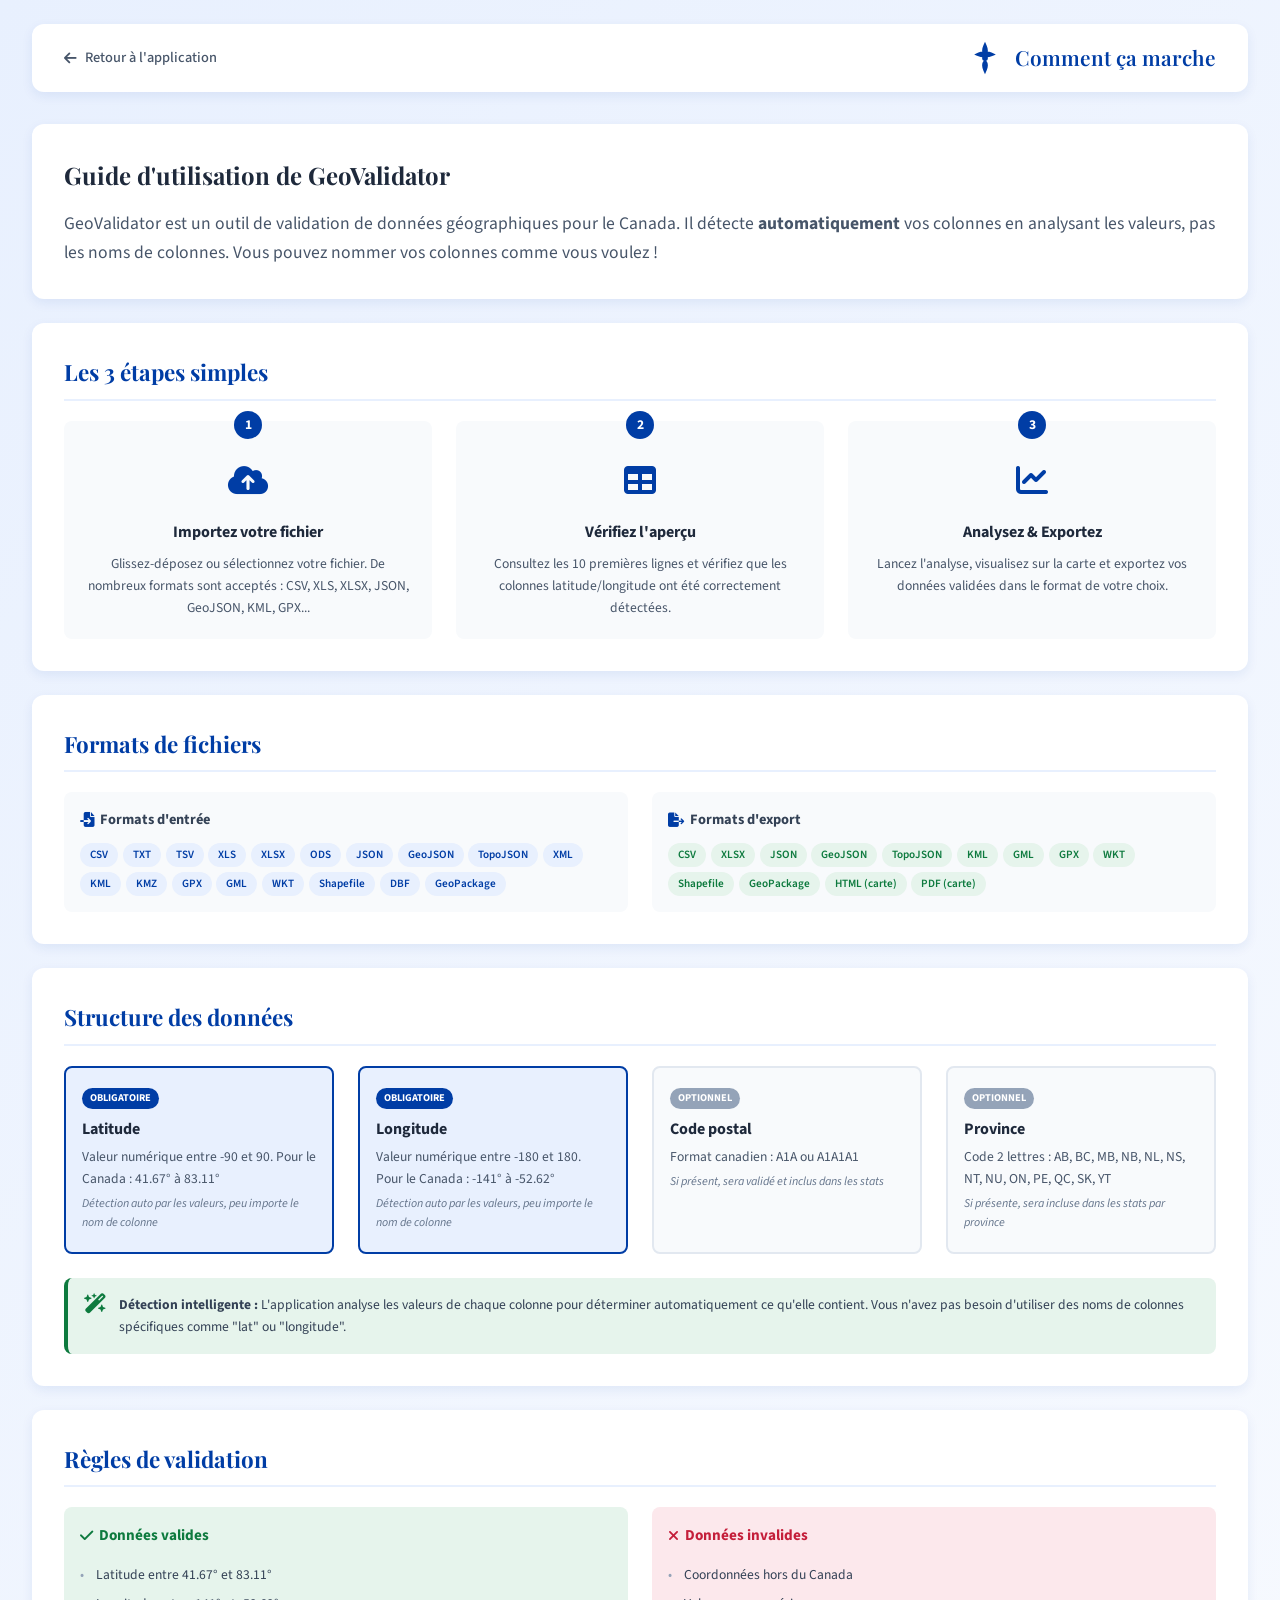
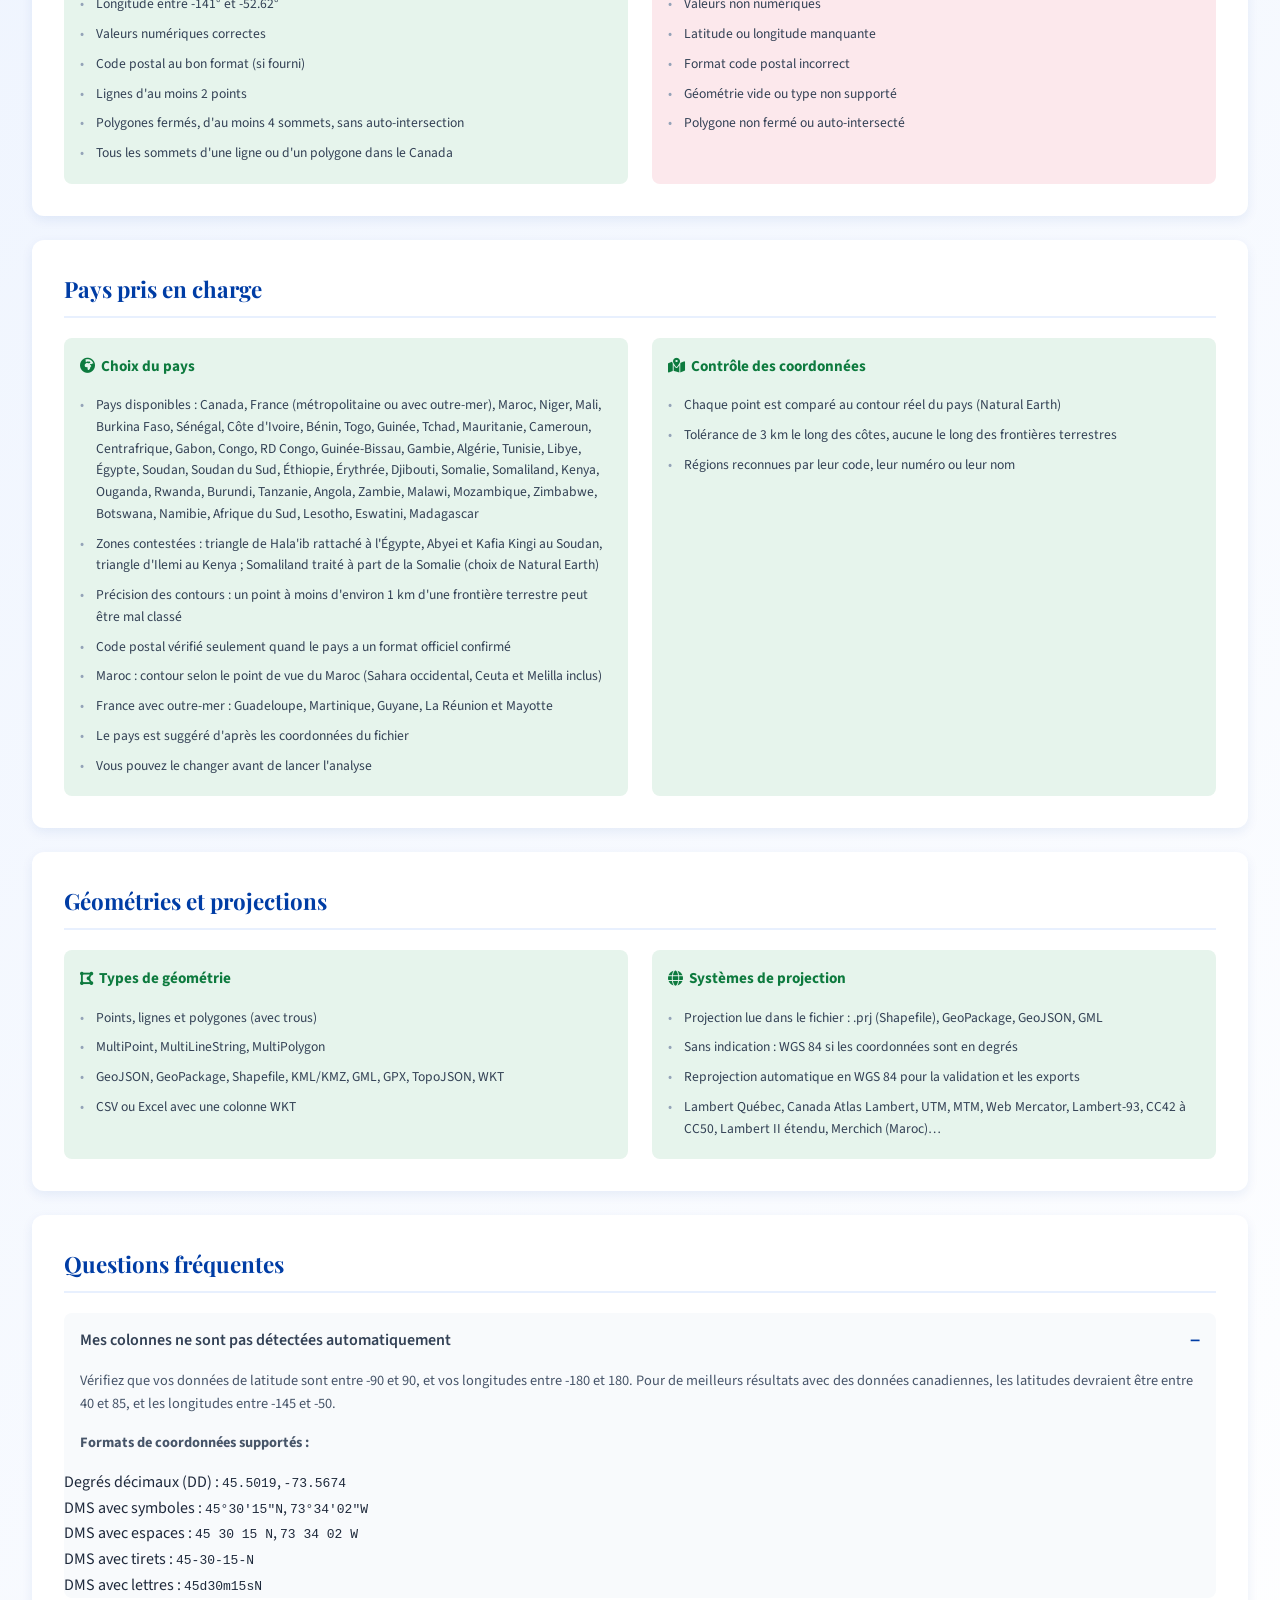
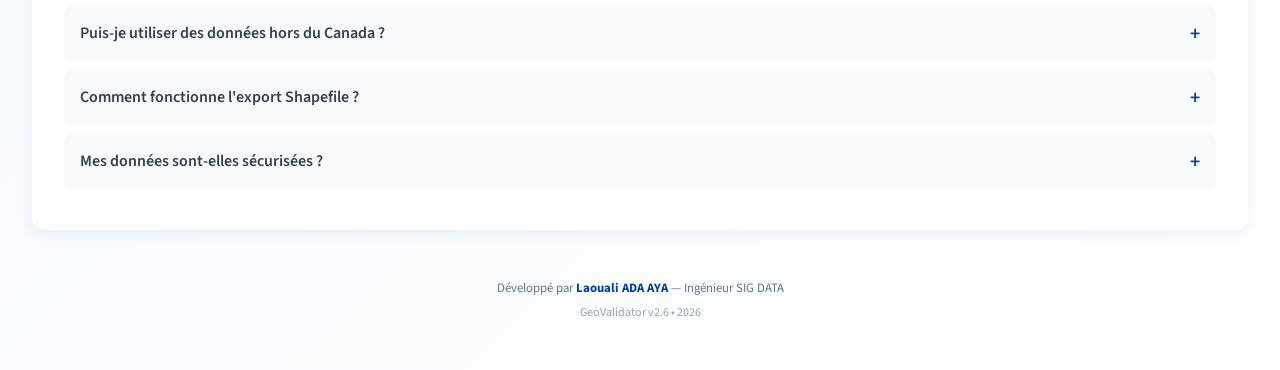
==== commit ed6cc9b5: "v2.6 (test) - lot Afrique australe (11 pays)" ====
--- a/pages/aide.html
+++ b/pages/aide.html
@@ -8,7 +8,7 @@
     <link rel="preconnect" href="https://fonts.gstatic.com" crossorigin>
     <link href="https://fonts.googleapis.com/css2?family=Playfair+Display:wght@400;600;700&family=Source+Sans+3:wght@300;400;500;600&display=swap" rel="stylesheet">
     <link rel="stylesheet" href="https://cdnjs.cloudflare.com/ajax/libs/font-awesome/6.5.1/css/all.min.css" />
-    <link rel="stylesheet" href="../css/aide.css?v=2.5.0">
+    <link rel="stylesheet" href="../css/aide.css?v=2.6.0">
 </head>
 <body>
     <div class="container">
@@ -164,7 +164,7 @@
                 <div class="validation-box valid">
                     <h3><i class="fa-solid fa-earth-africa"></i> Choix du pays</h3>
                     <ul>
-                        <li>Pays disponibles : Canada, France (métropolitaine ou avec outre-mer), Maroc, Niger, Mali, Burkina Faso, Sénégal, Côte d'Ivoire, Bénin, Togo, Guinée, Tchad, Mauritanie, Cameroun, Centrafrique, Gabon, Congo, RD Congo, Guinée-Bissau, Gambie, Algérie, Tunisie, Libye, Égypte, Soudan, Soudan du Sud, Éthiopie, Érythrée, Djibouti, Somalie, Somaliland, Kenya, Ouganda, Rwanda, Burundi, Tanzanie</li>
+                        <li>Pays disponibles : Canada, France (métropolitaine ou avec outre-mer), Maroc, Niger, Mali, Burkina Faso, Sénégal, Côte d'Ivoire, Bénin, Togo, Guinée, Tchad, Mauritanie, Cameroun, Centrafrique, Gabon, Congo, RD Congo, Guinée-Bissau, Gambie, Algérie, Tunisie, Libye, Égypte, Soudan, Soudan du Sud, Éthiopie, Érythrée, Djibouti, Somalie, Somaliland, Kenya, Ouganda, Rwanda, Burundi, Tanzanie, Angola, Zambie, Malawi, Mozambique, Zimbabwe, Botswana, Namibie, Afrique du Sud, Lesotho, Eswatini, Madagascar</li>
                         <li>Zones contestées : triangle de Hala'ib rattaché à l'Égypte, Abyei et Kafia Kingi au Soudan, triangle d'Ilemi au Kenya ; Somaliland traité à part de la Somalie (choix de Natural Earth)</li>
                         <li>Précision des contours : un point à moins d'environ 1 km d'une frontière terrestre peut être mal classé</li>
                         <li>Code postal vérifié seulement quand le pays a un format officiel confirmé</li>
@@ -242,7 +242,7 @@
         <!-- Footer -->
         <footer class="footer">
             <p>Développé par <strong>Laouali ADA AYA</strong> — Ingénieur SIG DATA</p>
-            <p class="version">GeoValidator v2.5 • 2026</p>
+            <p class="version">GeoValidator v2.6 • 2026</p>
         </footer>
     </div>
     
@@ -251,6 +251,6 @@
         <i class="fa-solid fa-chevron-up"></i>
     </button>
     
-    <script src="../js/aide.js?v=2.5.0"></script>
+    <script src="../js/aide.js?v=2.6.0"></script>
 </body>
 </html>
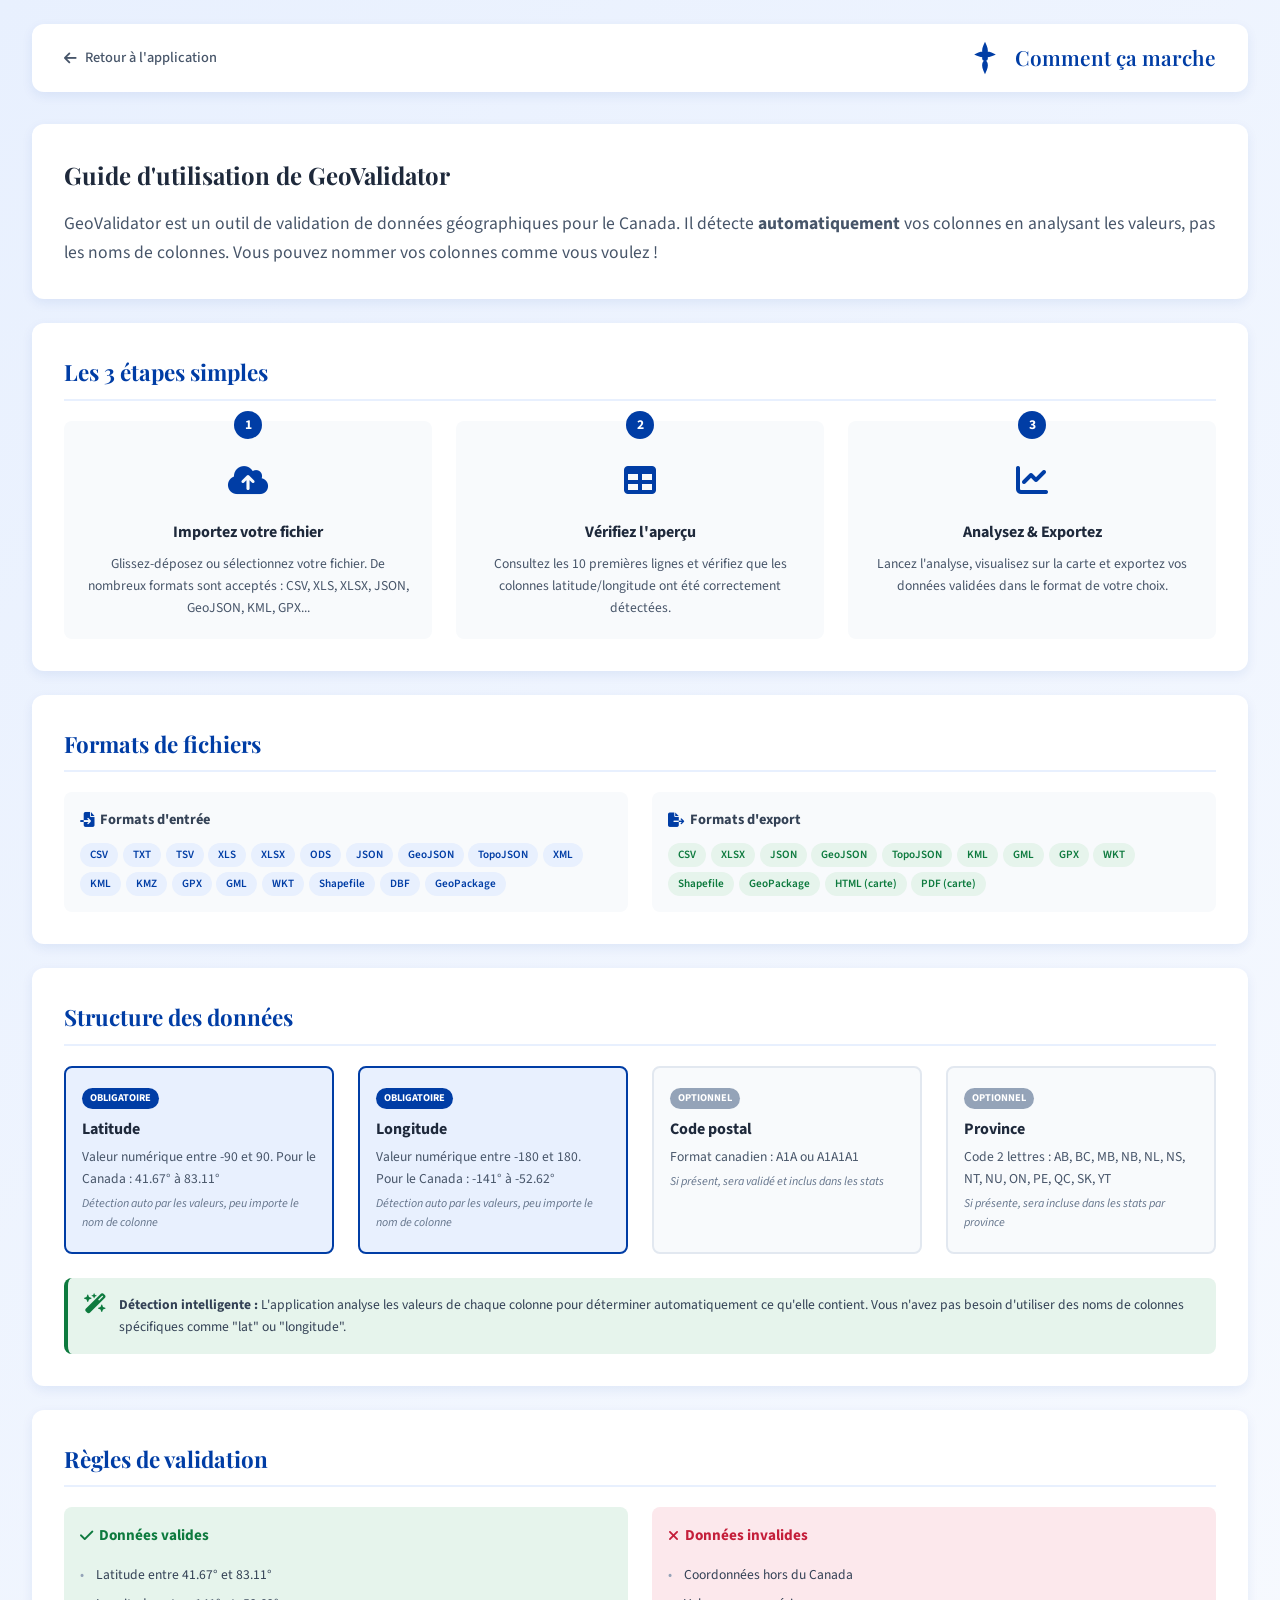
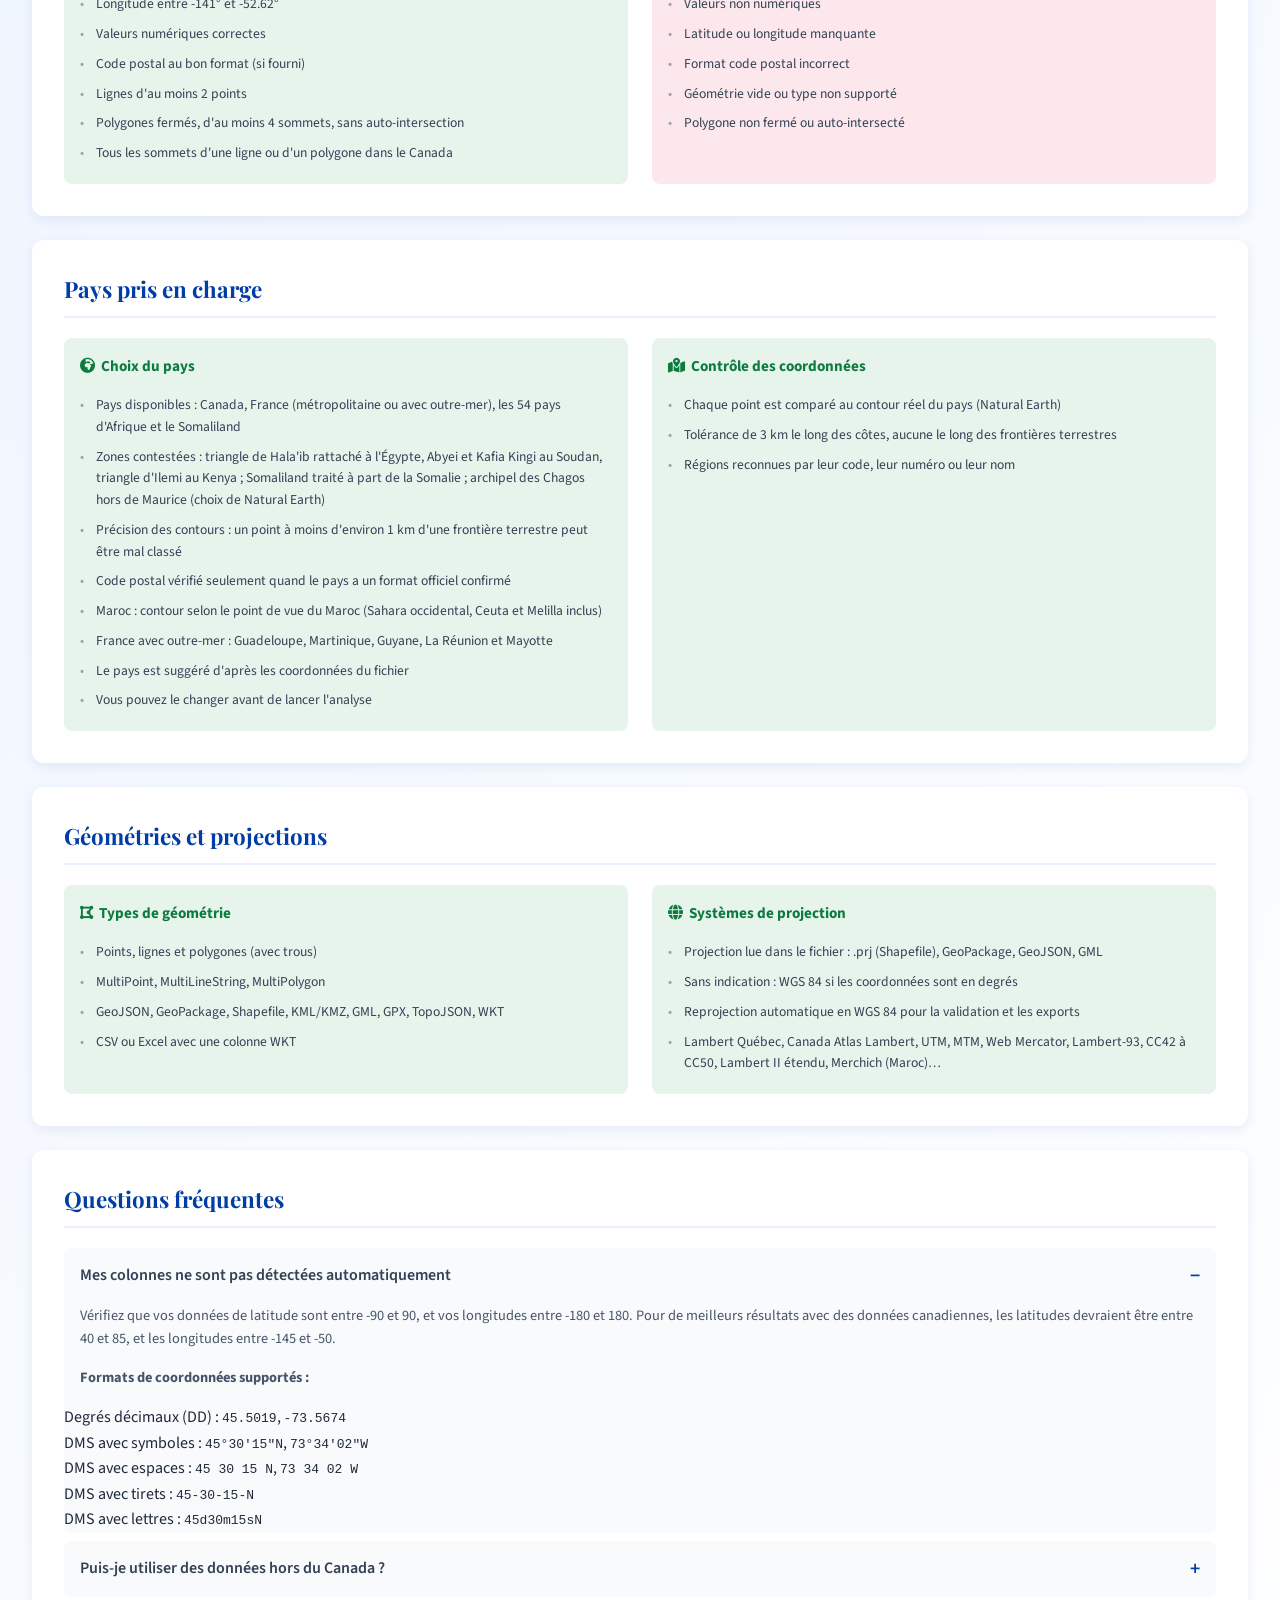
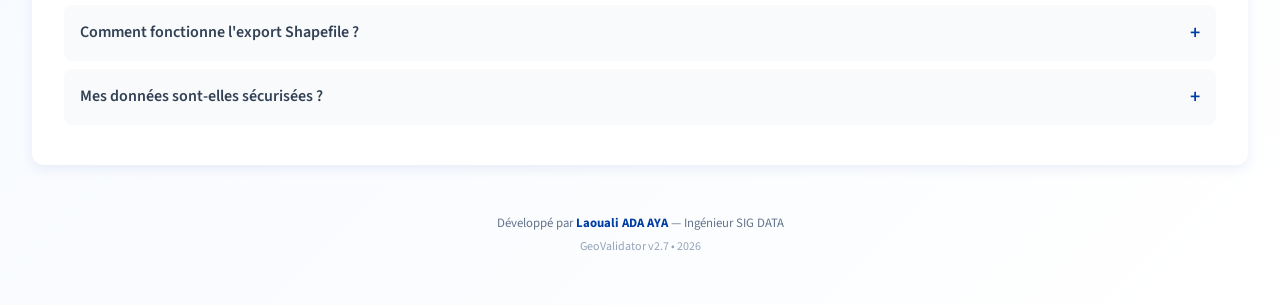
==== commit 580d1b3d: "v2.7 (test) - dernier lot : Afrique complète (58 pays)" ====
--- a/pages/aide.html
+++ b/pages/aide.html
@@ -8,7 +8,7 @@
     <link rel="preconnect" href="https://fonts.gstatic.com" crossorigin>
     <link href="https://fonts.googleapis.com/css2?family=Playfair+Display:wght@400;600;700&family=Source+Sans+3:wght@300;400;500;600&display=swap" rel="stylesheet">
     <link rel="stylesheet" href="https://cdnjs.cloudflare.com/ajax/libs/font-awesome/6.5.1/css/all.min.css" />
-    <link rel="stylesheet" href="../css/aide.css?v=2.6.0">
+    <link rel="stylesheet" href="../css/aide.css?v=2.7.0">
 </head>
 <body>
     <div class="container">
@@ -164,8 +164,8 @@
                 <div class="validation-box valid">
                     <h3><i class="fa-solid fa-earth-africa"></i> Choix du pays</h3>
                     <ul>
-                        <li>Pays disponibles : Canada, France (métropolitaine ou avec outre-mer), Maroc, Niger, Mali, Burkina Faso, Sénégal, Côte d'Ivoire, Bénin, Togo, Guinée, Tchad, Mauritanie, Cameroun, Centrafrique, Gabon, Congo, RD Congo, Guinée-Bissau, Gambie, Algérie, Tunisie, Libye, Égypte, Soudan, Soudan du Sud, Éthiopie, Érythrée, Djibouti, Somalie, Somaliland, Kenya, Ouganda, Rwanda, Burundi, Tanzanie, Angola, Zambie, Malawi, Mozambique, Zimbabwe, Botswana, Namibie, Afrique du Sud, Lesotho, Eswatini, Madagascar</li>
-                        <li>Zones contestées : triangle de Hala'ib rattaché à l'Égypte, Abyei et Kafia Kingi au Soudan, triangle d'Ilemi au Kenya ; Somaliland traité à part de la Somalie (choix de Natural Earth)</li>
+                        <li>Pays disponibles : Canada, France (métropolitaine ou avec outre-mer), les 54 pays d'Afrique et le Somaliland</li>
+                        <li>Zones contestées : triangle de Hala'ib rattaché à l'Égypte, Abyei et Kafia Kingi au Soudan, triangle d'Ilemi au Kenya ; Somaliland traité à part de la Somalie ; archipel des Chagos hors de Maurice (choix de Natural Earth)</li>
                         <li>Précision des contours : un point à moins d'environ 1 km d'une frontière terrestre peut être mal classé</li>
                         <li>Code postal vérifié seulement quand le pays a un format officiel confirmé</li>
                         <li>Maroc : contour selon le point de vue du Maroc (Sahara occidental, Ceuta et Melilla inclus)</li>
@@ -242,7 +242,7 @@
         <!-- Footer -->
         <footer class="footer">
             <p>Développé par <strong>Laouali ADA AYA</strong> — Ingénieur SIG DATA</p>
-            <p class="version">GeoValidator v2.6 • 2026</p>
+            <p class="version">GeoValidator v2.7 • 2026</p>
         </footer>
     </div>
     
@@ -251,6 +251,6 @@
         <i class="fa-solid fa-chevron-up"></i>
     </button>
     
-    <script src="../js/aide.js?v=2.6.0"></script>
+    <script src="../js/aide.js?v=2.7.0"></script>
 </body>
 </html>
